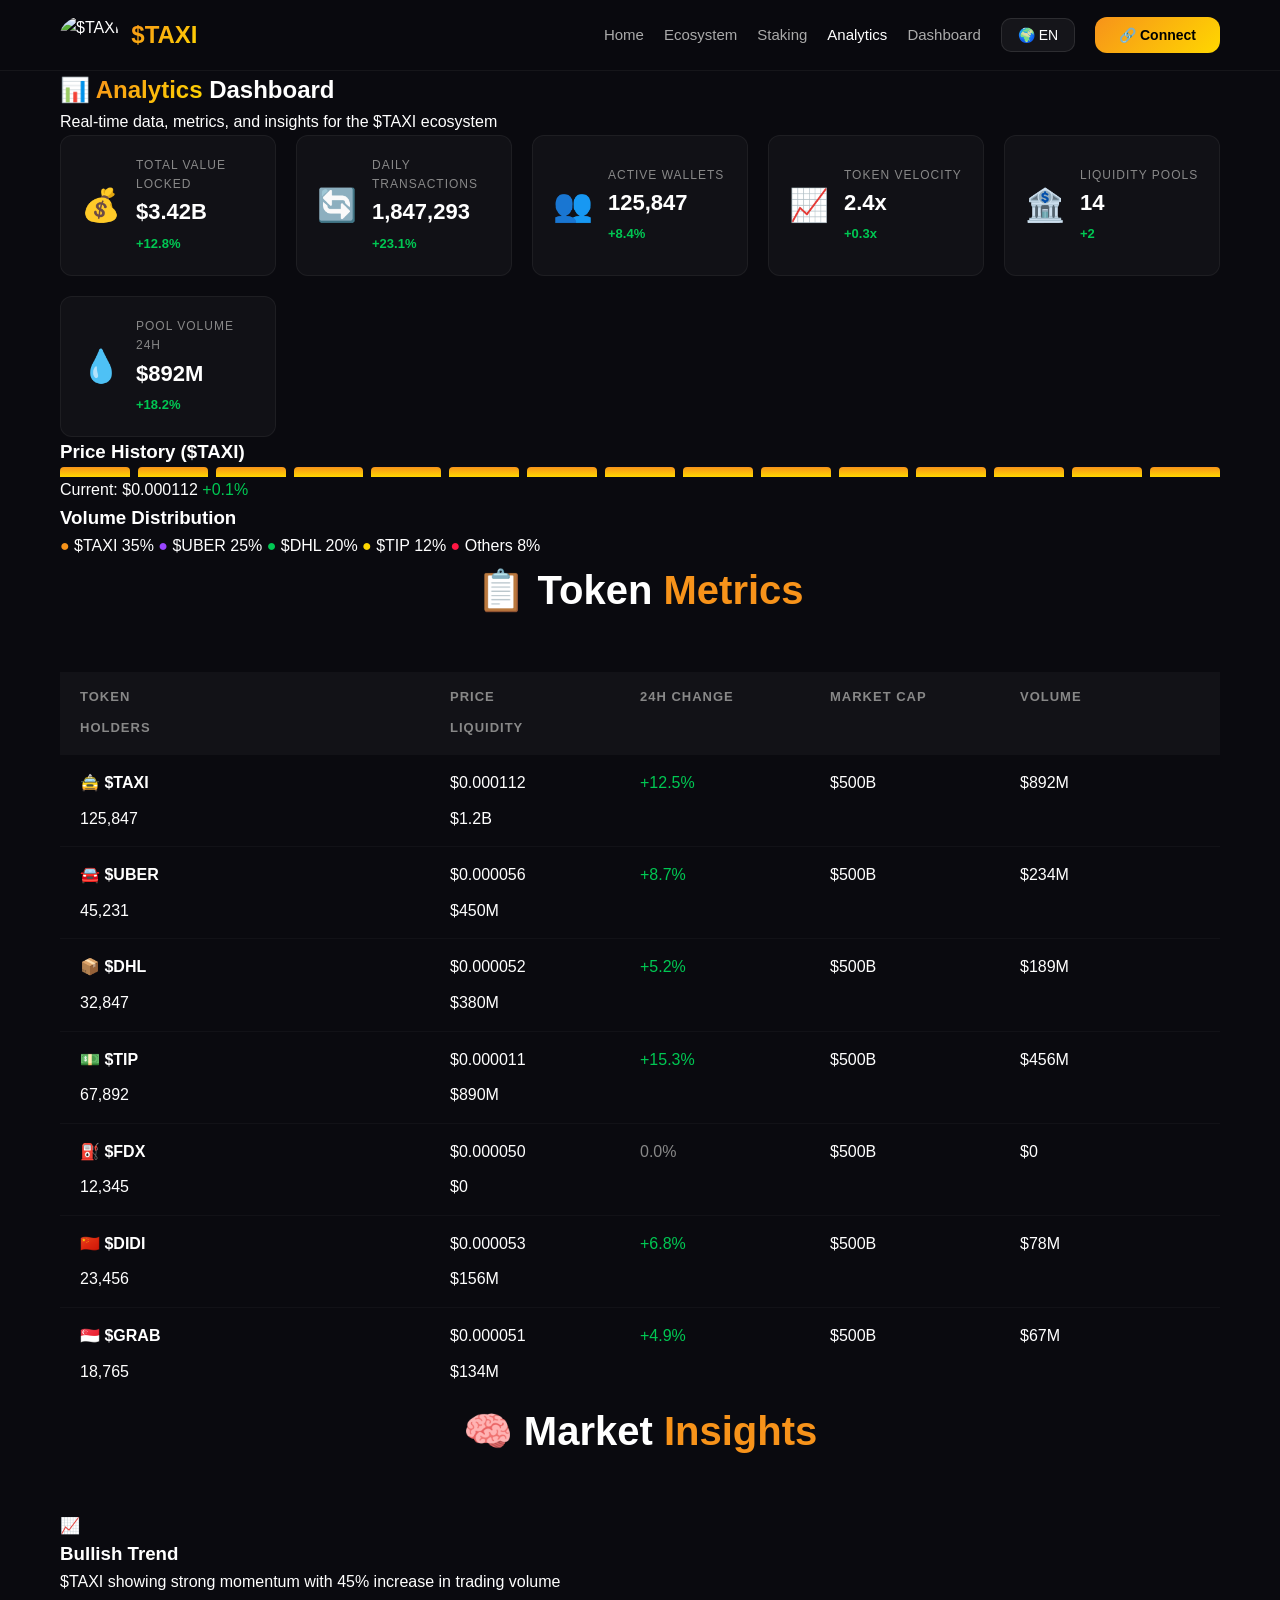
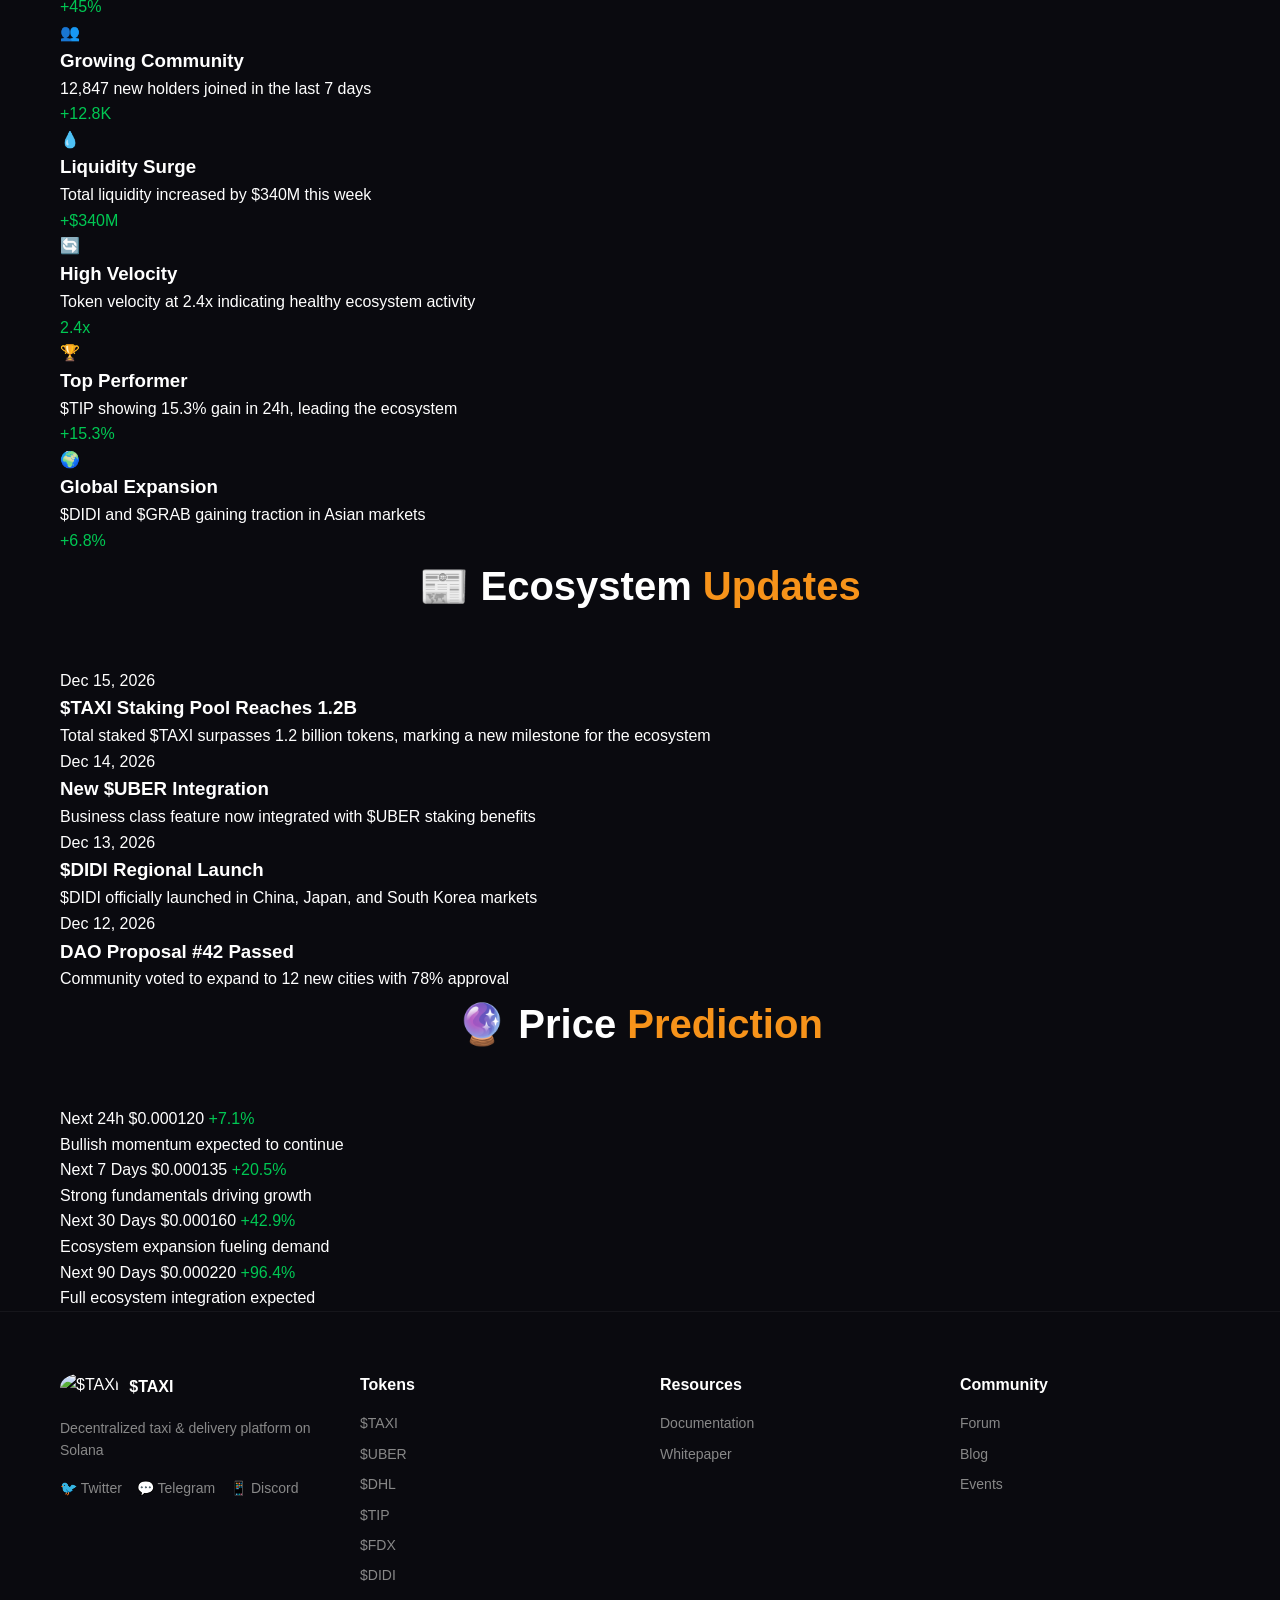
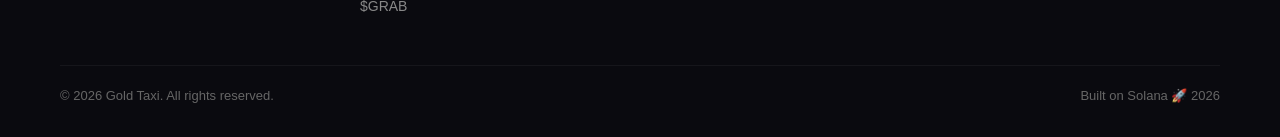
==== analytics.html @ bd86dfc4 "Create analytics.html" ====
<!DOCTYPE html>
<html lang="en">
<head>
    <meta charset="UTF-8">
    <meta name="viewport" content="width=device-width, initial-scale=1.0">
    <title>$TAXI Analytics - Live Data</title>
    <link rel="stylesheet" href="style.css">
    <link rel="icon" href="data:image/svg+xml,<svg xmlns='http://www.w3.org/2000/svg' viewBox='0 0 100 100'><text y='.9em' font-size='90'>🚖</text></svg>">
</head>
<body>
    <nav class="navbar">
        <div class="nav-container">
            <div class="nav-logo">
                <img src="https://raw.githubusercontent.com/goldtaxi/taxi/refs/heads/main/taxi_logo.png" alt="$TAXI" height="40" style="border-radius: 50%;">
                <span class="logo-text">$TAXI</span>
            </div>
            <div class="nav-links">
                <a href="index.html" data-i18n="nav_home">Home</a>
                <a href="ecosystem.html" data-i18n="nav_ecosystem">Ecosystem</a>
                <a href="staking.html">Staking</a>
                <a href="analytics.html" class="active">Analytics</a>
                <a href="dashboard.html" data-i18n="nav_dashboard">Dashboard</a>
                <div class="language-selector">
                    <button class="lang-btn" onclick="toggleLanguages()">
                        🌍 <span id="currentLangLabel">EN</span>
                    </button>
                    <div class="lang-dropdown" id="langDropdown">
                        <button onclick="setLanguage('en')">🇬🇧 English</button>
                        <button onclick="setLanguage('zh-CN')">🇨🇳 中文</button>
                        <button onclick="setLanguage('zh-TW')">🇹🇼 繁體中文</button>
                        <button onclick="setLanguage('ja')">🇯🇵 日本語</button>
                        <button onclick="setLanguage('ko')">🇰🇷 한국어</button>
                        <button onclick="setLanguage('vi')">🇻🇳 Tiếng Việt</button>
                        <button onclick="setLanguage('th')">🇹🇭 ภาษาไทย</button>
                        <button onclick="setLanguage('ms')">🇲🇾 Bahasa Melayu</button>
                        <button onclick="setLanguage('id')">🇮🇩 Bahasa Indonesia</button>
                        <button onclick="setLanguage('es')">🇪🇸 Español</button>
                        <button onclick="setLanguage('ru')">🇷🇺 Русский</button>
                        <button onclick="setLanguage('ar')">🇸🇦 العربية</button>
                    </div>
                </div>
                <button id="connectWalletAnalytics" class="wallet-btn">🔗 Connect</button>
            </div>
        </div>
    </nav>

    <section class="analytics-hero">
        <div class="container">
            <h1>📊 <span class="gradient-text">Analytics</span> Dashboard</h1>
            <p>Real-time data, metrics, and insights for the $TAXI ecosystem</p>
        </div>
    </section>

    <section class="analytics-stats">
        <div class="container">
            <div class="stats-grid">
                <div class="stat-card">
                    <div class="stat-card-icon">💰</div>
                    <div class="stat-card-content">
                        <span class="stat-label">Total Value Locked</span>
                        <span class="stat-number">$3.42B</span>
                        <span class="stat-change positive">+12.8%</span>
                    </div>
                </div>
                <div class="stat-card">
                    <div class="stat-card-icon">🔄</div>
                    <div class="stat-card-content">
                        <span class="stat-label">Daily Transactions</span>
                        <span class="stat-number">1,847,293</span>
                        <span class="stat-change positive">+23.1%</span>
                    </div>
                </div>
                <div class="stat-card">
                    <div class="stat-card-icon">👥</div>
                    <div class="stat-card-content">
                        <span class="stat-label">Active Wallets</span>
                        <span class="stat-number">125,847</span>
                        <span class="stat-change positive">+8.4%</span>
                    </div>
                </div>
                <div class="stat-card">
                    <div class="stat-card-icon">📈</div>
                    <div class="stat-card-content">
                        <span class="stat-label">Token Velocity</span>
                        <span class="stat-number">2.4x</span>
                        <span class="stat-change positive">+0.3x</span>
                    </div>
                </div>
                <div class="stat-card">
                    <div class="stat-card-icon">🏦</div>
                    <div class="stat-card-content">
                        <span class="stat-label">Liquidity Pools</span>
                        <span class="stat-number">14</span>
                        <span class="stat-change positive">+2</span>
                    </div>
                </div>
                <div class="stat-card">
                    <div class="stat-card-icon">💧</div>
                    <div class="stat-card-content">
                        <span class="stat-label">Pool Volume 24h</span>
                        <span class="stat-number">$892M</span>
                        <span class="stat-change positive">+18.2%</span>
                    </div>
                </div>
            </div>
        </div>
    </section>

    <section class="analytics-charts">
        <div class="container">
            <div class="charts-grid">
                <div class="chart-card">
                    <h3>Price History ($TAXI)</h3>
                    <div class="chart-container-small">
                        <div class="chart-bars">
                            <div class="chart-bar" style="height:30%;"></div>
                            <div class="chart-bar" style="height:45%;"></div>
                            <div class="chart-bar" style="height:25%;"></div>
                            <div class="chart-bar" style="height:60%;"></div>
                            <div class="chart-bar" style="height:40%;"></div>
                            <div class="chart-bar" style="height:75%;"></div>
                            <div class="chart-bar" style="height:55%;"></div>
                            <div class="chart-bar" style="height:85%;"></div>
                            <div class="chart-bar" style="height:65%;"></div>
                            <div class="chart-bar" style="height:90%;"></div>
                            <div class="chart-bar" style="height:70%;"></div>
                            <div class="chart-bar" style="height:95%;"></div>
                            <div class="chart-bar" style="height:80%;"></div>
                            <div class="chart-bar" style="height:100%;"></div>
                            <div class="chart-bar" style="height:88%;"></div>
                        </div>
                    </div>
                    <div class="chart-stats">
                        <span>Current: $0.000112</span>
                        <span class="positive">+12.5%</span>
                    </div>
                </div>

                <div class="chart-card">
                    <h3>Volume Distribution</h3>
                    <div class="pie-chart-container">
                        <div class="pie-chart">
                            <div class="pie-slice" style="--p:35;--c:#f7931a;"></div>
                            <div class="pie-slice" style="--p:25;--c:#9945FF;"></div>
                            <div class="pie-slice" style="--p:20;--c:#00c853;"></div>
                            <div class="pie-slice" style="--p:12;--c:#ffd700;"></div>
                            <div class="pie-slice" style="--p:8;--c:#ff1744;"></div>
                        </div>
                    </div>
                    <div class="pie-legend">
                        <span><span style="color:#f7931a;">●</span> $TAXI 35%</span>
                        <span><span style="color:#9945FF;">●</span> $UBER 25%</span>
                        <span><span style="color:#00c853;">●</span> $DHL 20%</span>
                        <span><span style="color:#ffd700;">●</span> $TIP 12%</span>
                        <span><span style="color:#ff1744;">●</span> Others 8%</span>
                    </div>
                </div>
            </div>
        </div>
    </section>

    <section class="analytics-table">
        <div class="container">
            <h2 class="section-title">📋 Token <span class="highlight">Metrics</span></h2>
            <div class="metrics-table">
                <div class="table-header">
                    <span>Token</span>
                    <span>Price</span>
                    <span>24h Change</span>
                    <span>Market Cap</span>
                    <span>Volume</span>
                    <span>Holders</span>
                    <span>Liquidity</span>
                </div>
                <div class="table-row">
                    <span class="token-name">🚖 $TAXI</span>
                    <span>$0.000112</span>
                    <span class="positive">+12.5%</span>
                    <span>$500B</span>
                    <span>$892M</span>
                    <span>125,847</span>
                    <span>$1.2B</span>
                </div>
                <div class="table-row">
                    <span class="token-name">🚘 $UBER</span>
                    <span>$0.000056</span>
                    <span class="positive">+8.7%</span>
                    <span>$500B</span>
                    <span>$234M</span>
                    <span>45,231</span>
                    <span>$450M</span>
                </div>
                <div class="table-row">
                    <span class="token-name">📦 $DHL</span>
                    <span>$0.000052</span>
                    <span class="positive">+5.2%</span>
                    <span>$500B</span>
                    <span>$189M</span>
                    <span>32,847</span>
                    <span>$380M</span>
                </div>
                <div class="table-row">
                    <span class="token-name">💵 $TIP</span>
                    <span>$0.000011</span>
                    <span class="positive">+15.3%</span>
                    <span>$500B</span>
                    <span>$456M</span>
                    <span>67,892</span>
                    <span>$890M</span>
                </div>
                <div class="table-row">
                    <span class="token-name">⛽ $FDX</span>
                    <span>$0.000050</span>
                    <span class="neutral">0.0%</span>
                    <span>$500B</span>
                    <span>$0</span>
                    <span>12,345</span>
                    <span>$0</span>
                </div>
                <div class="table-row">
                    <span class="token-name">🇨🇳 $DIDI</span>
                    <span>$0.000053</span>
                    <span class="positive">+6.8%</span>
                    <span>$500B</span>
                    <span>$78M</span>
                    <span>23,456</span>
                    <span>$156M</span>
                </div>
                <div class="table-row">
                    <span class="token-name">🇸🇬 $GRAB</span>
                    <span>$0.000051</span>
                    <span class="positive">+4.9%</span>
                    <span>$500B</span>
                    <span>$67M</span>
                    <span>18,765</span>
                    <span>$134M</span>
                </div>
            </div>
        </div>
    </section>

    <section class="analytics-insights">
        <div class="container">
            <h2 class="section-title">🧠 Market <span class="highlight">Insights</span></h2>
            <div class="insights-grid">
                <div class="insight-card">
                    <div class="insight-icon">📈</div>
                    <h3>Bullish Trend</h3>
                    <p>$TAXI showing strong momentum with 45% increase in trading volume</p>
                    <span class="insight-tag positive">+45%</span>
                </div>
                <div class="insight-card">
                    <div class="insight-icon">👥</div>
                    <h3>Growing Community</h3>
                    <p>12,847 new holders joined in the last 7 days</p>
                    <span class="insight-tag positive">+12.8K</span>
                </div>
                <div class="insight-card">
                    <div class="insight-icon">💧</div>
                    <h3>Liquidity Surge</h3>
                    <p>Total liquidity increased by $340M this week</p>
                    <span class="insight-tag positive">+$340M</span>
                </div>
                <div class="insight-card">
                    <div class="insight-icon">🔄</div>
                    <h3>High Velocity</h3>
                    <p>Token velocity at 2.4x indicating healthy ecosystem activity</p>
                    <span class="insight-tag positive">2.4x</span>
                </div>
                <div class="insight-card">
                    <div class="insight-icon">🏆</div>
                    <h3>Top Performer</h3>
                    <p>$TIP showing 15.3% gain in 24h, leading the ecosystem</p>
                    <span class="insight-tag positive">+15.3%</span>
                </div>
                <div class="insight-card">
                    <div class="insight-icon">🌍</div>
                    <h3>Global Expansion</h3>
                    <p>$DIDI and $GRAB gaining traction in Asian markets</p>
                    <span class="insight-tag positive">+6.8%</span>
                </div>
            </div>
        </div>
    </section>

    <section class="analytics-news">
        <div class="container">
            <h2 class="section-title">📰 Ecosystem <span class="highlight">Updates</span></h2>
            <div class="news-grid">
                <div class="news-card">
                    <span class="news-date">Dec 15, 2026</span>
                    <h3>$TAXI Staking Pool Reaches 1.2B</h3>
                    <p>Total staked $TAXI surpasses 1.2 billion tokens, marking a new milestone for the ecosystem</p>
                </div>
                <div class="news-card">
                    <span class="news-date">Dec 14, 2026</span>
                    <h3>New $UBER Integration</h3>
                    <p>Business class feature now integrated with $UBER staking benefits</p>
                </div>
                <div class="news-card">
                    <span class="news-date">Dec 13, 2026</span>
                    <h3>$DIDI Regional Launch</h3>
                    <p>$DIDI officially launched in China, Japan, and South Korea markets</p>
                </div>
                <div class="news-card">
                    <span class="news-date">Dec 12, 2026</span>
                    <h3>DAO Proposal #42 Passed</h3>
                    <p>Community voted to expand to 12 new cities with 78% approval</p>
                </div>
            </div>
        </div>
    </section>

    <section class="analytics-prediction">
        <div class="container">
            <h2 class="section-title">🔮 Price <span class="highlight">Prediction</span></h2>
            <div class="prediction-container">
                <div class="prediction-card">
                    <span class="prediction-period">Next 24h</span>
                    <span class="prediction-price">$0.000120</span>
                    <span class="prediction-change positive">+7.1%</span>
                    <p>Bullish momentum expected to continue</p>
                </div>
                <div class="prediction-card">
                    <span class="prediction-period">Next 7 Days</span>
                    <span class="prediction-price">$0.000135</span>
                    <span class="prediction-change positive">+20.5%</span>
                    <p>Strong fundamentals driving growth</p>
                </div>
                <div class="prediction-card">
                    <span class="prediction-period">Next 30 Days</span>
                    <span class="prediction-price">$0.000160</span>
                    <span class="prediction-change positive">+42.9%</span>
                    <p>Ecosystem expansion fueling demand</p>
                </div>
                <div class="prediction-card">
                    <span class="prediction-period">Next 90 Days</span>
                    <span class="prediction-price">$0.000220</span>
                    <span class="prediction-change positive">+96.4%</span>
                    <p>Full ecosystem integration expected</p>
                </div>
            </div>
        </div>
    </section>

    <footer class="footer">
        <div class="container">
            <div class="footer-grid">
                <div class="footer-col">
                    <div style="display:flex;align-items:center;gap:10px;margin-bottom:15px;">
                        <img src="https://raw.githubusercontent.com/goldtaxi/taxi/refs/heads/main/taxi_logo.png" alt="$TAXI" height="30" style="border-radius:50%;">
                        <h4 style="margin:0;">$TAXI</h4>
                    </div>
                    <p data-i18n="footer_desc">Decentralized taxi & delivery platform on Solana</p>
                    <div class="social-links">
                        <a href="#">🐦 Twitter</a>
                        <a href="#">💬 Telegram</a>
                        <a href="#">📱 Discord</a>
                    </div>
                </div>
                <div class="footer-col">
                    <h4 data-i18n="footer_tokens">Tokens</h4>
                    <a href="#">$TAXI</a>
                    <a href="#">$UBER</a>
                    <a href="#">$DHL</a>
                    <a href="#">$TIP</a>
                    <a href="#">$FDX</a>
                    <a href="#">$DIDI</a>
                    <a href="#">$GRAB</a>
                </div>
                <div class="footer-col">
                    <h4 data-i18n="footer_resources">Resources</h4>
                    <a href="#" data-i18n="footer_docs">Documentation</a>
                    <a href="#" data-i18n="footer_whitepaper">Whitepaper</a>
                </div>
                <div class="footer-col">
                    <h4>Community</h4>
                    <a href="#">Forum</a>
                    <a href="#">Blog</a>
                    <a href="#">Events</a>
                </div>
            </div>
            <div class="footer-bottom">
                <span>© 2026 Gold Taxi. <span data-i18n="footer_rights">All rights reserved.</span></span>
                <span>Built on Solana 🚀</span>
            </div>
        </div>
    </footer>

    <script src="script.js"></script>
    <script src="languages.js"></script>
    <script>
        // Real-time data simulation
        function updateAnalytics() {
            const stats = document.querySelectorAll('.stat-number');
            stats.forEach(el => {
                const text = el.textContent;
                if (text.includes('$') && !text.includes('$TAXI')) {
                    const num = parseFloat(text.replace(/[$,B]/g, ''));
                    if (!isNaN(num)) {
                        const change = (Math.random() - 0.45) * 0.02;
                        const newNum = num * (1 + change);
                        el.textContent = '$' + newNum.toFixed(2) + 'B';
                    }
                }
            });
        }

        setInterval(updateAnalytics, 3000);

        // Price simulation
        function updatePrice() {
            const priceElement = document.querySelector('.chart-stats span:first-child');
            if (priceElement) {
                const current = parseFloat(priceElement.textContent.replace('Current: $', ''));
                if (!isNaN(current)) {
                    const change = (Math.random() - 0.45) * 0.003;
                    const newPrice = current * (1 + change);
                    priceElement.textContent = 'Current: $' + newPrice.toFixed(6);
                    
                    const changeElement = document.querySelector('.chart-stats span:last-child');
                    if (changeElement) {
                        const pct = ((newPrice - current) / current * 100);
                        changeElement.textContent = (pct > 0 ? '+' : '') + pct.toFixed(1) + '%';
                        changeElement.className = pct >= 0 ? 'positive' : 'negative';
                    }
                }
            }
        }

        setInterval(updatePrice, 5000);

        // Initial setup
        document.addEventListener('DOMContentLoaded', function() {
            updatePrice();
        });
    </script>
</body>
</html>
---- style.css ----
* {
    margin: 0;
    padding: 0;
    box-sizing: border-box;
}

body {
    font-family: -apple-system, BlinkMacSystemFont, 'Segoe UI', Roboto, Oxygen, Ubuntu, sans-serif;
    background: #0a0a0f;
    color: #fff;
    line-height: 1.6;
}

.container {
    max-width: 1200px;
    margin: 0 auto;
    padding: 0 20px;
}

/* NAVBAR */
.navbar {
    background: rgba(10, 10, 15, 0.95);
    backdrop-filter: blur(10px);
    border-bottom: 1px solid rgba(255, 255, 255, 0.05);
    padding: 15px 0;
    position: sticky;
    top: 0;
    z-index: 1000;
}

.nav-container {
    max-width: 1200px;
    margin: 0 auto;
    padding: 0 20px;
    display: flex;
    justify-content: space-between;
    align-items: center;
    flex-wrap: wrap;
    gap: 10px;
}

.nav-logo {
    display: flex;
    align-items: center;
    gap: 12px;
}

.logo-icon {
    font-size: 28px;
}

.logo-text {
    font-size: 24px;
    font-weight: 700;
    background: linear-gradient(135deg, #f7931a, #ffd700);
    -webkit-background-clip: text;
    -webkit-text-fill-color: transparent;
}

.nav-links {
    display: flex;
    align-items: center;
    gap: 20px;
    flex-wrap: wrap;
}

.nav-links a {
    color: #aaa;
    text-decoration: none;
    font-size: 15px;
    transition: color 0.3s;
}

.nav-links a:hover,
.nav-links a.active {
    color: #fff;
}

.wallet-btn {
    background: linear-gradient(135deg, #f7931a, #ffd700);
    border: none;
    color: #000;
    padding: 10px 24px;
    border-radius: 12px;
    font-weight: 600;
    cursor: pointer;
    transition: transform 0.2s;
    font-size: 14px;
}

.wallet-btn:hover {
    transform: scale(1.05);
}

/* LANGUAGE SELECTOR */
.language-selector {
    position: relative;
    display: inline-block;
}

.lang-btn {
    background: rgba(255, 255, 255, 0.05);
    border: 1px solid rgba(255, 255, 255, 0.1);
    color: #fff;
    padding: 8px 16px;
    border-radius: 10px;
    cursor: pointer;
    font-size: 14px;
    transition: all 0.3s;
}

.lang-btn:hover {
    background: rgba(255, 255, 255, 0.1);
}

.lang-dropdown {
    display: none;
    position: absolute;
    top: 45px;
    right: 0;
    background: #1a1a24;
    border: 1px solid rgba(255, 255, 255, 0.1);
    border-radius: 12px;
    padding: 8px;
    min-width: 200px;
    max-height: 400px;
    overflow-y: auto;
    box-shadow: 0 20px 60px rgba(0,0,0,0.5);
    z-index: 1000;
}

.lang-dropdown.show {
    display: block;
}

.lang-dropdown button {
    display: block;
    width: 100%;
    padding: 10px 16px;
    background: transparent;
    border: none;
    color: #fff;
    font-size: 14px;
    text-align: left;
    cursor: pointer;
    border-radius: 8px;
    transition: background 0.3s;
}

.lang-dropdown button:hover {
    background: rgba(255, 255, 255, 0.05);
}

.lang-dropdown::-webkit-scrollbar {
    width: 4px;
}
.lang-dropdown::-webkit-scrollbar-thumb {
    background: rgba(255, 255, 255, 0.2);
    border-radius: 4px;
}

/* RTL */
[dir="rtl"] .nav-links {
    flex-direction: row-reverse;
}
[dir="rtl"] .hero-actions {
    flex-direction: row-reverse;
}

/* HERO */
.hero {
    padding: 80px 0 60px;
    min-height: 80vh;
    display: flex;
    align-items: center;
    background: radial-gradient(ellipse at 50% 0%, rgba(247, 147, 26, 0.08), transparent 70%);
}

.hero-container {
    max-width: 1200px;
    margin: 0 auto;
    padding: 0 20px;
    display: grid;
    grid-template-columns: 1fr 1fr;
    gap: 60px;
    align-items: center;
}

.hero-badge {
    display: inline-block;
    background: rgba(247, 147, 26, 0.15);
    color: #f7931a;
    padding: 6px 16px;
    border-radius: 20px;
    font-size: 14px;
    font-weight: 600;
    margin-bottom: 20px;
}

.hero-title {
    font-size: 56px;
    font-weight: 800;
    line-height: 1.1;
    margin-bottom: 20px;
}

.gradient-text {
    background: linear-gradient(135deg, #f7931a, #ffd700);
    -webkit-background-clip: text;
    -webkit-text-fill-color: transparent;
}

.hero-description {
    font-size: 18px;
    color: #aaa;
    margin-bottom: 30px;
    max-width: 500px;
}

.hero-stats {
    display: flex;
    gap: 30px;
    margin-bottom: 35px;
}

.stat-item {
    display: flex;
    flex-direction: column;
}

.stat-value {
    font-size: 28px;
    font-weight: 700;
    color: #fff;
}

.stat-label {
    font-size: 13px;
    color: #888;
    text-transform: uppercase;
    letter-spacing: 1px;
}

.stat-divider {
    width: 1px;
    background: rgba(255, 255, 255, 0.1);
}

.hero-actions {
    display: flex;
    gap: 15px;
}

.btn-primary {
    background: linear-gradient(135deg, #f7931a, #ffd700);
    color: #000;
    border: none;
    padding: 14px 32px;
    border-radius: 12px;
    font-weight: 700;
    font-size: 16px;
    cursor: pointer;
    transition: transform 0.2s;
    display: flex;
    align-items: center;
    gap: 8px;
}

.btn-primary:hover {
    transform: translateY(-2px);
}

.btn-secondary {
    background: rgba(255, 255, 255, 0.05);
    color: #fff;
    border: 1px solid rgba(255, 255, 255, 0.1);
    padding: 14px 32px;
    border-radius: 12px;
    font-weight: 600;
    font-size: 16px;
    cursor: pointer;
    transition: all 0.3s;
}

.btn-secondary:hover {
    background: rgba(255, 255, 255, 0.1);
}

/* TAXI CAR */
.hero-visual {
    position: relative;
    display: flex;
    justify-content: center;
    align-items: center;
}

.taxi-car {
    width: 300px;
    height: 120px;
    position: relative;
    animation: drive 3s ease-in-out infinite;
}

.car-body {
    width: 100%;
    height: 60px;
    background: linear-gradient(135deg, #f7931a, #ffd700);
    border-radius: 20px 20px 0 0;
    position: relative;
    margin-top: 30px;
}

.car-body::before {
    content: 'TAXI';
    position: absolute;
    top: 50%;
    left: 50%;
    transform: translate(-50%, -50%);
    color: #000;
    font-weight: 900;
    font-size: 20px;
    letter-spacing: 4px;
}

.car-wheel {
    width: 40px;
    height: 40px;
    background: #1a1a1a;
    border-radius: 50%;
    border: 4px solid #333;
    position: absolute;
    bottom: -20px;
}

.car-wheel.front { right: 30px; }
.car-wheel.back { left: 30px; }

@keyframes drive {
    0%, 100% { transform: translateX(0); }
    50% { transform: translateX(20px); }
}

.floating-tokens {
    position: absolute;
    top: -80px;
    right: -40px;
    display: flex;
    flex-wrap: wrap;
    gap: 10px;
    animation: float 6s ease-in-out infinite;
}

.token-bubble {
    background: rgba(255, 255, 255, 0.05);
    border: 1px solid rgba(255, 255, 255, 0.1);
    padding: 6px 14px;
    border-radius: 20px;
    font-size: 12px;
    font-weight: 600;
    color: #ffd700;
    backdrop-filter: blur(5px);
}

@keyframes float {
    0%, 100% { transform: translateY(0); }
    50% { transform: translateY(-15px); }
}

/* FEATURES */
.features {
    padding: 80px 0;
    border-top: 1px solid rgba(255, 255, 255, 0.05);
}

.section-title {
    font-size: 40px;
    font-weight: 700;
    text-align: center;
    margin-bottom: 50px;
}

.highlight {
    color: #f7931a;
}

.features-grid {
    display: grid;
    grid-template-columns: repeat(auto-fit, minmax(250px, 1fr));
    gap: 30px;
}

.feature-card {
    background: rgba(255, 255, 255, 0.03);
    border: 1px solid rgba(255, 255, 255, 0.05);
    padding: 30px;
    border-radius: 16px;
    text-align: center;
    transition: all 0.3s;
}

.feature-card:hover {
    background: rgba(255, 255, 255, 0.06);
    transform: translateY(-5px);
}

.feature-icon {
    font-size: 40px;
    margin-bottom: 15px;
}

.feature-card h3 {
    font-size: 20px;
    margin-bottom: 10px;
}

.feature-card p {
    color: #aaa;
    font-size: 14px;
}

/* EXCHANGE */
.exchange {
    padding: 80px 0;
    background: rgba(255, 255, 255, 0.02);
}

.exchange-grid {
    display: grid;
    grid-template-columns: repeat(auto-fit, minmax(200px, 1fr));
    gap: 20px;
}

.exchange-card {
    background: rgba(255, 255, 255, 0.03);
    border: 1px solid rgba(255, 255, 255, 0.05);
    padding: 25px;
    border-radius: 12px;
    text-align: center;
}

.exchange-pair {
    color: #aaa;
    font-size: 14px;
    margin-bottom: 8px;
}

.exchange-rate {
    font-size: 28px;
    font-weight: 700;
    color: #ffd700;
    margin-bottom: 5px;
}

.exchange-desc {
    color: #888;
    font-size: 13px;
}

/* SOLANA BADGE */
.solana-badge {
    padding: 40px 0;
    border-top: 1px solid rgba(255, 255, 255, 0.05);
}

.badge-content {
    display: flex;
    align-items: center;
    justify-content: center;
    gap: 15px;
    font-size: 18px;
}

.solana-icon {
    font-size: 32px;
    color: #9945FF;
}

.solana-text {
    font-weight: 700;
    color: #9945FF;
}

.badge-version {
    background: rgba(153, 69, 255, 0.15);
    color: #9945FF;
    padding: 4px 12px;
    border-radius: 12px;
    font-size: 12px;
    font-weight: 600;
}

/* FOOTER */
.footer {
    padding: 60px 0 30px;
    border-top: 1px solid rgba(255, 255, 255, 0.05);
}

.footer-grid {
    display: grid;
    grid-template-columns: repeat(auto-fit, minmax(200px, 1fr));
    gap: 40px;
    margin-bottom: 40px;
}

.footer-col h4 {
    font-size: 16px;
    margin-bottom: 15px;
    color: #fff;
}

.footer-col p,
.footer-col a {
    color: #888;
    font-size: 14px;
    text-decoration: none;
    display: block;
    margin-bottom: 8px;
    transition: color 0.3s;
}

.footer-col a:hover {
    color: #fff;
}

.social-links {
    display: flex;
    gap: 15px;
    margin-top: 15px;
}

.footer-bottom {
    border-top: 1px solid rgba(255, 255, 255, 0.05);
    padding-top: 20px;
    display: flex;
    justify-content: space-between;
    color: #666;
    font-size: 13px;
}

/* ECOSYSTEM PAGE */
.ecosystem-hero {
    padding: 60px 0 40px;
    text-align: center;
}

.ecosystem-hero h1 {
    font-size: 48px;
    margin-bottom: 15px;
}

.ecosystem-hero p {
    color: #aaa;
    font-size: 18px;
}

.main-token {
    padding: 40px 0;
}

.main-token-card {
    background: rgba(255, 255, 255, 0.03);
    border: 1px solid rgba(255, 255, 255, 0.08);
    border-radius: 20px;
    padding: 40px;
    max-width: 800px;
    margin: 0 auto;
}

.token-header {
    display: flex;
    align-items: center;
    gap: 20px;
    margin-bottom: 25px;
}

.main-token-icon {
    font-size: 60px;
}

.token-header h2 {
    font-size: 32px;
}

.token-role {
    color: #f7931a;
    font-size: 14px;
    font-weight: 600;
}

.token-details {
    display: grid;
    grid-template-columns: repeat(auto-fit, minmax(150px, 1fr));
    gap: 15px;
    margin-bottom: 25px;
}

.detail-item {
    background: rgba(255, 255, 255, 0.03);
    padding: 12px 16px;
    border-radius: 10px;
}

.detail-item .label {
    color: #888;
    font-size: 12px;
    text-transform: uppercase;
    letter-spacing: 1px;
    display: block;
}

.detail-item .value {
    font-weight: 600;
    font-size: 14px;
    word-break: break-all;
}

.value.address {
    font-size: 12px;
    cursor: pointer;
    color: #ffd700;
}

.token-actions {
    display: flex;
    gap: 10px;
    flex-wrap: wrap;
}

.btn-primary-small,
.btn-secondary-small {
    padding: 10px 20px;
    border-radius: 10px;
    font-weight: 600;
    font-size: 14px;
    cursor: pointer;
    transition: all 0.3s;
    border: none;
}

.btn-primary-small {
    background: linear-gradient(135deg, #f7931a, #ffd700);
    color: #000;
}

.btn-secondary-small {
    background: rgba(255, 255, 255, 0.05);
    color: #fff;
    border: 1px solid rgba(255, 255, 255, 0.1);
}

.btn-primary-small:hover,
.btn-secondary-small:hover {
    transform: scale(1.05);
}

/* SATELLITE TOKENS */
.satellite-tokens {
    padding: 60px 0;
}

.tokens-grid {
    display: grid;
    grid-template-columns: repeat(auto-fit, minmax(300px, 1fr));
    gap: 25px;
}

.token-card {
    background: rgba(255, 255, 255, 0.03);
    border: 1px solid rgba(255, 255, 255, 0.06);
    border-radius: 16px;
    padding: 25px;
    transition: all 0.3s;
}

.token-card:hover {
    transform: translateY(-5px);
    border-color: rgba(247, 147, 26, 0.3);
}

.token-card-header {
    display: flex;
    align-items: center;
    gap: 12px;
    margin-bottom: 12px;
}

.token-icon {
    font-size: 32px;
}

.token-card-header h3 {
    font-size: 20px;
}

.token-tag {
    font-size: 11px;
    background: rgba(247, 147, 26, 0.15);
    color: #f7931a;
    padding: 2px 10px;
    border-radius: 10px;
    font-weight: 600;
}

.token-desc {
    color: #aaa;
    font-size: 14px;
    margin-bottom: 15px;
    line-height: 1.5;
}

.token-stats {
    display: flex;
    gap: 15px;
    font-size: 13px;
    color: #888;
    margin-bottom: 12px;
}

.token-features {
    display: flex;
    gap: 8px;
    flex-wrap: wrap;
}

.feature-badge {
    font-size: 11px;
    background: rgba(255, 255, 255, 0.05);
    padding: 4px 12px;
    border-radius: 10px;
    color: #aaa;
}

/* ECOSYSTEM MAP */
.ecosystem-map {
    padding: 60px 0;
}

.map-container {
    display: flex;
    flex-direction: column;
    align-items: center;
    gap: 30px;
}

.map-node {
    padding: 15px 40px;
    border-radius: 16px;
    font-size: 20px;
    font-weight: 700;
    text-align: center;
}

.map-node.main {
    background: linear-gradient(135deg, #f7931a, #ffd700);
    color: #000;
    font-size: 28px;
    padding: 20px 50px;
}

.map-nodes {
    display: flex;
    flex-wrap: wrap;
    justify-content: center;
    gap: 15px;
}

.map-node.sub {
    background: rgba(255, 255, 255, 0.05);
    border: 1px solid rgba(255, 255, 255, 0.1);
    color: #fff;
    font-size: 16px;
    padding: 12px 25px;
}

.conn-arrow {
    font-size: 30px;
    color: #f7931a;
}

.map-rates {
    display: flex;
    flex-wrap: wrap;
    justify-content: center;
    gap: 15px;
    margin-top: 20px;
}

.rate-item {
    background: rgba(255, 255, 255, 0.05);
    border: 1px solid rgba(255, 255, 255, 0.08);
    padding: 8px 18px;
    border-radius: 20px;
    font-size: 13px;
    color: #ffd700;
}

/* REGIONAL FEATURES */
.regional-features {
    padding: 60px 0;
    background: rgba(255, 255, 255, 0.02);
}

.regional-grid {
    display: grid;
    grid-template-columns: repeat(auto-fit, minmax(300px, 1fr));
    gap: 30px;
}

.regional-card {
    background: rgba(255, 255, 255, 0.03);
    border: 1px solid rgba(255, 255, 255, 0.06);
    border-radius: 16px;
    padding: 30px;
    text-align: center;
    transition: all 0.3s;
}

.regional-card:hover {
    transform: translateY(-5px);
    border-color: rgba(247, 147, 26, 0.3);
}

.regional-icon {
    font-size: 48px;
    margin-bottom: 15px;
}

.regional-card h3 {
    font-size: 22px;
    margin-bottom: 10px;
}

.regional-card p {
    color: #aaa;
    font-size: 14px;
    margin-bottom: 15px;
}

.regional-details {
    display: flex;
    flex-direction: column;
    gap: 8px;
}

.regional-details span {
    font-size: 13px;
    color: #888;
    padding: 6px 12px;
    background: rgba(255, 255, 255, 0.03);
    border-radius: 8px;
}

/* DASHBOARD */
.dashboard-hero {
    padding: 60px 0 40px;
    text-align: center;
}

.dashboard-hero h1 {
    font-size: 48px;
    margin-bottom: 15px;
}

.dashboard-hero p {
    color: #aaa;
    font-size: 18px;
}

.dashboard-stats {
    padding: 20px 0 40px;
}

.stats-grid {
    display: grid;
    grid-template-columns: repeat(auto-fit, minmax(200px, 1fr));
    gap: 20px;
}

.stat-card {
    background: rgba(255, 255, 255, 0.03);
    border: 1px solid rgba(255, 255, 255, 0.05);
    padding: 20px;
    border-radius: 12px;
    display: flex;
    align-items: center;
    gap: 15px;
}

.stat-card-icon {
    font-size: 32px;
}

.stat-card-content {
    flex: 1;
}

.stat-label {
    color: #888;
    font-size: 12px;
    text-transform: uppercase;
    letter-spacing: 1px;
    display: block;
}

.stat-number {
    font-size: 22px;
    font-weight: 700;
    display: block;
}

.stat-change {
    font-size: 13px;
    font-weight: 600;
}

.stat-change.positive { color: #00c853; }
.stat-change.negative { color: #ff1744; }
.positive { color: #00c853; }
.neutral { color: #888; }

/* CHART */
.price-chart {
    padding: 40px 0;
}

.chart-container {
    background: rgba(255, 255, 255, 0.03);
    border: 1px solid rgba(255, 255, 255, 0.05);
    border-radius: 16px;
    padding: 30px;
}

.chart-container h3 {
    margin-bottom: 20px;
    font-size: 18px;
}

.chart-placeholder {
    height: 200px;
    display: flex;
    align-items: flex-end;
    padding: 20px 0;
}

.chart-bars {
    display: flex;
    align-items: flex-end;
    gap: 8px;
    width: 100%;
    height: 100%;
}

.chart-bar {
    flex: 1;
    background: linear-gradient(180deg, #f7931a, #ffd700);
    border-radius: 4px 4px 0 0;
    min-height: 10px;
    transition: height 0.3s;
}

.chart-price {
    display: flex;
    justify-content: space-between;
    align-items: center;
    padding-top: 20px;
    border-top: 1px solid rgba(255, 255, 255, 0.05);
}

.current-price {
    font-size: 24px;
    font-weight: 700;
}

/* TOKENS TABLE */
.all-tokens {
    padding: 60px 0;
}

.tokens-table {
    background: rgba(255, 255, 255, 0.03);
    border: 1px solid rgba(255, 255, 255, 0.05);
    border-radius: 16px;
    overflow: hidden;
}

.table-header,
.table-row {
    display: grid;
    grid-template-columns: 2fr 1fr 1fr 1fr 1fr;
    padding: 15px 20px;
    gap: 10px;
    align-items: center;
}

.table-header {
    background: rgba(255, 255, 255, 0.03);
    color: #888;
    font-size: 13px;
    font-weight: 600;
    text-transform: uppercase;
    letter-spacing: 1px;
}

.table-row {
    border-top: 1px solid rgba(255, 255, 255, 0.03);
    transition: background 0.3s;
}

.table-row:hover {
    background: rgba(255, 255, 255, 0.03);
}

.token-name {
    font-weight: 600;
}

.btn-table {
    background: rgba(247, 147, 26, 0.15);
    color: #f7931a;
    border: none;
    padding: 6px 16px;
    border-radius: 8px;
    font-weight: 600;
    font-size: 13px;
    cursor: pointer;
    transition: all 0.3s;
    width: fit-content;
}

.btn-table:hover {
    background: rgba(247, 147, 26, 0.25);
}

.btn-table.disabled {
    opacity: 0.3;
    cursor: not-allowed;
}

/* WALLET CARD */
.wallet-info {
    padding: 40px 0 60px;
}

.wallet-card {
    background: rgba(255, 255, 255, 0.03);
    border: 1px solid rgba(255, 255, 255, 0.05);
    border-radius: 16px;
    padding: 30px;
    max-width: 500px;
    margin: 0 auto;
    text-align: center;
}

.wallet-card h3 {
    margin-bottom: 20px;
}

.wallet-balance {
    display: grid;
    grid-template-columns: 1fr 1fr;
    gap: 10px;
    margin-bottom: 20px;
}

.balance-item {
    background: rgba(255, 255, 255, 0.03);
    padding: 12px;
    border-radius: 10px;
}

.balance-label {
    color: #888;
    font-size: 12px;
    display: block;
}

.balance-amount {
    font-size: 18px;
    font-weight: 700;
}

/* RESPONSIVE */
@media (max-width: 768px) {
    .hero-container {
        grid-template-columns: 1fr;
        text-align: center;
    }
    .hero-title {
        font-size: 36px;
    }
    .hero-stats {
        justify-content: center;
    }
    .hero-actions {
        justify-content: center;
        flex-wrap: wrap;
    }
    .floating-tokens {
        display: none;
    }
    .taxi-car {
        width: 200px;
        height: 80px;
    }
    .car-body {
        height: 40px;
        margin-top: 20px;
    }
    .car-body::before {
        font-size: 14px;
    }
    .car-wheel {
        width: 28px;
        height: 28px;
        bottom: -14px;
    }
    .car-wheel.front { right: 20px; }
    .car-wheel.back { left: 20px; }
    .section-title {
        font-size: 28px;
    }
    .nav-links {
        gap: 10px;
    }
    .nav-links a {
        font-size: 13px;
    }
    .wallet-btn {
        padding: 8px 16px;
        font-size: 12px;
    }
    .table-header,
    .table-row {
        grid-template-columns: 1fr 1fr 1fr;
        font-size: 12px;
        padding: 10px 15px;
    }
    .table-header span:last-child,
    .table-row span:last-child {
        display: none;
    }
    .token-details {
        grid-template-columns: 1fr 1fr;
    }
    .tokens-grid {
        grid-template-columns: 1fr;
    }
    .stats-grid {
        grid-template-columns: 1fr 1fr;
    }
    .footer-grid {
        grid-template-columns: 1fr 1fr;
    }
    .lang-dropdown {
        right: -80px;
        min-width: 160px;
    }
    .ecosystem-hero h1 {
        font-size: 32px;
    }
    .dashboard-hero h1 {
        font-size: 32px;
    }
    .map-node.main {
        font-size: 20px;
        padding: 15px 30px;
    }
    .map-node.sub {
        font-size: 14px;
        padding: 10px 18px;
    }
}

@media (max-width: 480px) {
    .nav-links a:not(.active) {
        display: none;
    }
    .hero-title {
        font-size: 28px;
    }
    .stat-value {
        font-size: 20px;
    }
    .wallet-balance {
        grid-template-columns: 1fr;
    }
    .token-actions {
        flex-wrap: wrap;
        justify-content: center;
    }
    .stats-grid {
        grid-template-columns: 1fr;
    }
    .footer-grid {
        grid-template-columns: 1fr;
    }
    .regional-grid {
        grid-template-columns: 1fr;
    }
    .map-rates {
        flex-direction: column;
        align-items: center;
    }
}
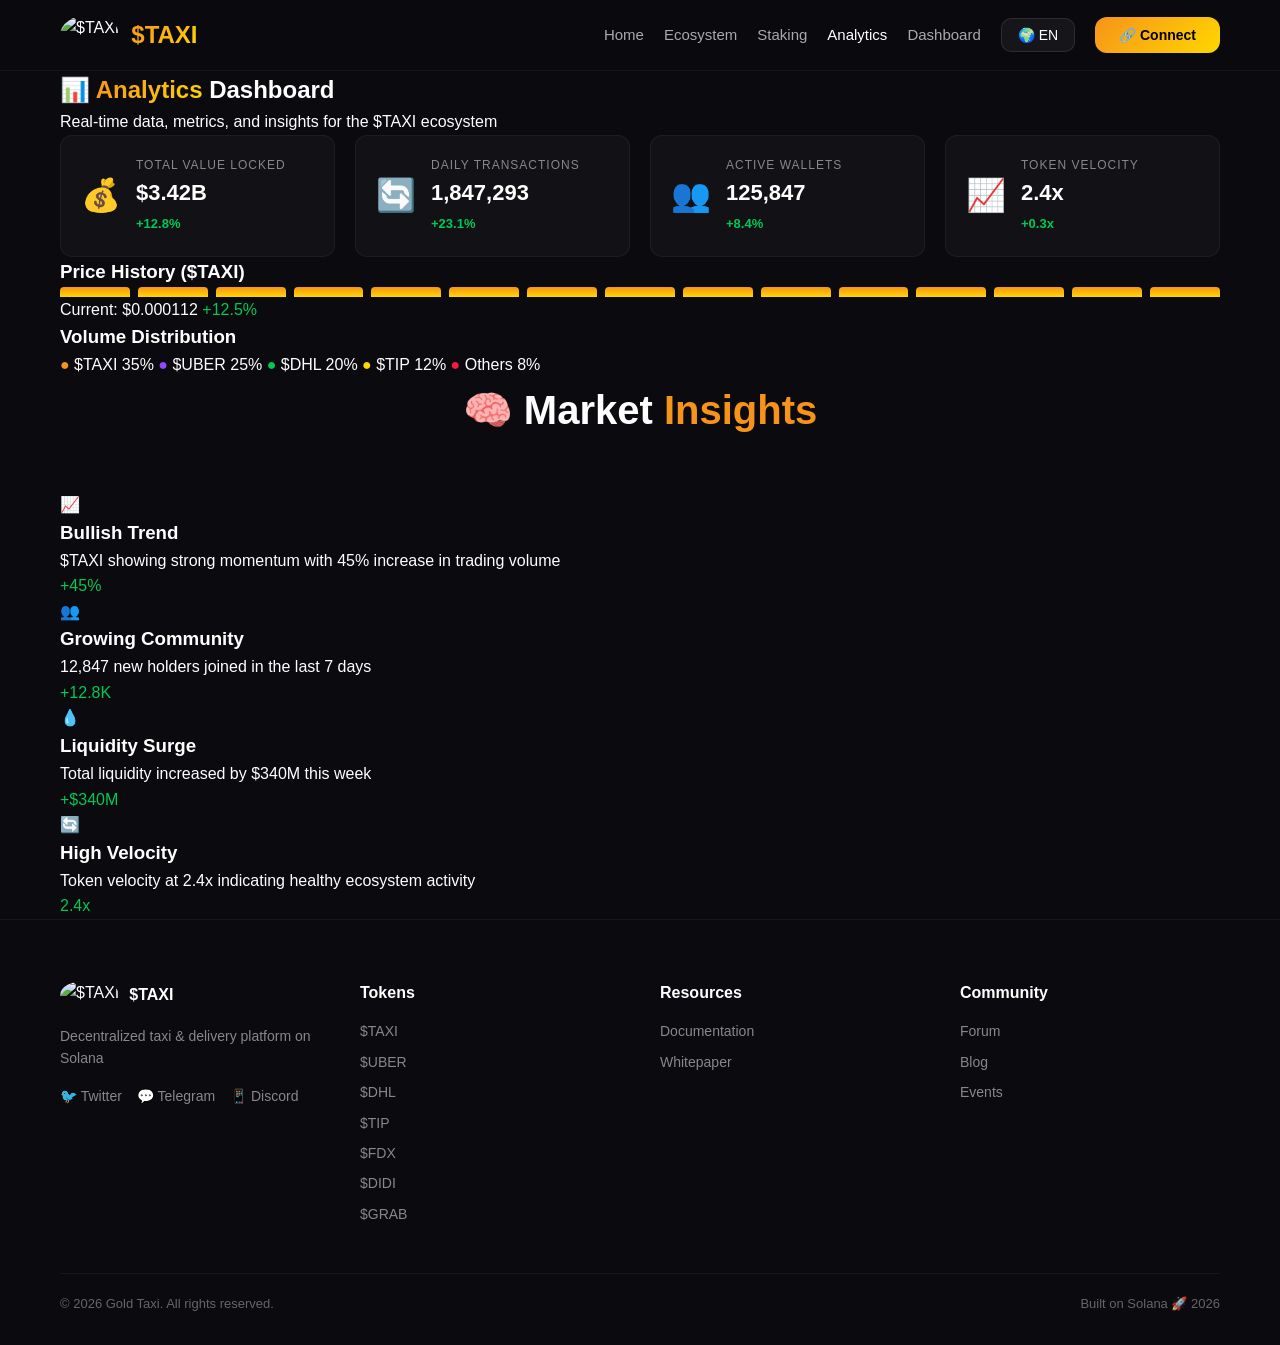
==== commit 59bd79a7: "Update analytics.html" ====
--- a/analytics.html
+++ b/analytics.html
@@ -15,11 +15,11 @@
                 <span class="logo-text">$TAXI</span>
             </div>
             <div class="nav-links">
-                <a href="index.html" data-i18n="nav_home">Home</a>
-                <a href="ecosystem.html" data-i18n="nav_ecosystem">Ecosystem</a>
+                <a href="index.html">Home</a>
+                <a href="ecosystem.html">Ecosystem</a>
                 <a href="staking.html">Staking</a>
                 <a href="analytics.html" class="active">Analytics</a>
-                <a href="dashboard.html" data-i18n="nav_dashboard">Dashboard</a>
+                <a href="dashboard.html">Dashboard</a>
                 <div class="language-selector">
                     <button class="lang-btn" onclick="toggleLanguages()">
                         🌍 <span id="currentLangLabel">EN</span>
@@ -84,22 +84,6 @@
                         <span class="stat-label">Token Velocity</span>
                         <span class="stat-number">2.4x</span>
                         <span class="stat-change positive">+0.3x</span>
-                    </div>
-                </div>
-                <div class="stat-card">
-                    <div class="stat-card-icon">🏦</div>
-                    <div class="stat-card-content">
-                        <span class="stat-label">Liquidity Pools</span>
-                        <span class="stat-number">14</span>
-                        <span class="stat-change positive">+2</span>
-                    </div>
-                </div>
-                <div class="stat-card">
-                    <div class="stat-card-icon">💧</div>
-                    <div class="stat-card-content">
-                        <span class="stat-label">Pool Volume 24h</span>
-                        <span class="stat-number">$892M</span>
-                        <span class="stat-change positive">+18.2%</span>
                     </div>
                 </div>
             </div>
@@ -159,86 +143,6 @@
         </div>
     </section>
 
-    <section class="analytics-table">
-        <div class="container">
-            <h2 class="section-title">📋 Token <span class="highlight">Metrics</span></h2>
-            <div class="metrics-table">
-                <div class="table-header">
-                    <span>Token</span>
-                    <span>Price</span>
-                    <span>24h Change</span>
-                    <span>Market Cap</span>
-                    <span>Volume</span>
-                    <span>Holders</span>
-                    <span>Liquidity</span>
-                </div>
-                <div class="table-row">
-                    <span class="token-name">🚖 $TAXI</span>
-                    <span>$0.000112</span>
-                    <span class="positive">+12.5%</span>
-                    <span>$500B</span>
-                    <span>$892M</span>
-                    <span>125,847</span>
-                    <span>$1.2B</span>
-                </div>
-                <div class="table-row">
-                    <span class="token-name">🚘 $UBER</span>
-                    <span>$0.000056</span>
-                    <span class="positive">+8.7%</span>
-                    <span>$500B</span>
-                    <span>$234M</span>
-                    <span>45,231</span>
-                    <span>$450M</span>
-                </div>
-                <div class="table-row">
-                    <span class="token-name">📦 $DHL</span>
-                    <span>$0.000052</span>
-                    <span class="positive">+5.2%</span>
-                    <span>$500B</span>
-                    <span>$189M</span>
-                    <span>32,847</span>
-                    <span>$380M</span>
-                </div>
-                <div class="table-row">
-                    <span class="token-name">💵 $TIP</span>
-                    <span>$0.000011</span>
-                    <span class="positive">+15.3%</span>
-                    <span>$500B</span>
-                    <span>$456M</span>
-                    <span>67,892</span>
-                    <span>$890M</span>
-                </div>
-                <div class="table-row">
-                    <span class="token-name">⛽ $FDX</span>
-                    <span>$0.000050</span>
-                    <span class="neutral">0.0%</span>
-                    <span>$500B</span>
-                    <span>$0</span>
-                    <span>12,345</span>
-                    <span>$0</span>
-                </div>
-                <div class="table-row">
-                    <span class="token-name">🇨🇳 $DIDI</span>
-                    <span>$0.000053</span>
-                    <span class="positive">+6.8%</span>
-                    <span>$500B</span>
-                    <span>$78M</span>
-                    <span>23,456</span>
-                    <span>$156M</span>
-                </div>
-                <div class="table-row">
-                    <span class="token-name">🇸🇬 $GRAB</span>
-                    <span>$0.000051</span>
-                    <span class="positive">+4.9%</span>
-                    <span>$500B</span>
-                    <span>$67M</span>
-                    <span>18,765</span>
-                    <span>$134M</span>
-                </div>
-            </div>
-        </div>
-    </section>
-
     <section class="analytics-insights">
         <div class="container">
             <h2 class="section-title">🧠 Market <span class="highlight">Insights</span></h2>
@@ -267,78 +171,6 @@
                     <p>Token velocity at 2.4x indicating healthy ecosystem activity</p>
                     <span class="insight-tag positive">2.4x</span>
                 </div>
-                <div class="insight-card">
-                    <div class="insight-icon">🏆</div>
-                    <h3>Top Performer</h3>
-                    <p>$TIP showing 15.3% gain in 24h, leading the ecosystem</p>
-                    <span class="insight-tag positive">+15.3%</span>
-                </div>
-                <div class="insight-card">
-                    <div class="insight-icon">🌍</div>
-                    <h3>Global Expansion</h3>
-                    <p>$DIDI and $GRAB gaining traction in Asian markets</p>
-                    <span class="insight-tag positive">+6.8%</span>
-                </div>
-            </div>
-        </div>
-    </section>
-
-    <section class="analytics-news">
-        <div class="container">
-            <h2 class="section-title">📰 Ecosystem <span class="highlight">Updates</span></h2>
-            <div class="news-grid">
-                <div class="news-card">
-                    <span class="news-date">Dec 15, 2026</span>
-                    <h3>$TAXI Staking Pool Reaches 1.2B</h3>
-                    <p>Total staked $TAXI surpasses 1.2 billion tokens, marking a new milestone for the ecosystem</p>
-                </div>
-                <div class="news-card">
-                    <span class="news-date">Dec 14, 2026</span>
-                    <h3>New $UBER Integration</h3>
-                    <p>Business class feature now integrated with $UBER staking benefits</p>
-                </div>
-                <div class="news-card">
-                    <span class="news-date">Dec 13, 2026</span>
-                    <h3>$DIDI Regional Launch</h3>
-                    <p>$DIDI officially launched in China, Japan, and South Korea markets</p>
-                </div>
-                <div class="news-card">
-                    <span class="news-date">Dec 12, 2026</span>
-                    <h3>DAO Proposal #42 Passed</h3>
-                    <p>Community voted to expand to 12 new cities with 78% approval</p>
-                </div>
-            </div>
-        </div>
-    </section>
-
-    <section class="analytics-prediction">
-        <div class="container">
-            <h2 class="section-title">🔮 Price <span class="highlight">Prediction</span></h2>
-            <div class="prediction-container">
-                <div class="prediction-card">
-                    <span class="prediction-period">Next 24h</span>
-                    <span class="prediction-price">$0.000120</span>
-                    <span class="prediction-change positive">+7.1%</span>
-                    <p>Bullish momentum expected to continue</p>
-                </div>
-                <div class="prediction-card">
-                    <span class="prediction-period">Next 7 Days</span>
-                    <span class="prediction-price">$0.000135</span>
-                    <span class="prediction-change positive">+20.5%</span>
-                    <p>Strong fundamentals driving growth</p>
-                </div>
-                <div class="prediction-card">
-                    <span class="prediction-period">Next 30 Days</span>
-                    <span class="prediction-price">$0.000160</span>
-                    <span class="prediction-change positive">+42.9%</span>
-                    <p>Ecosystem expansion fueling demand</p>
-                </div>
-                <div class="prediction-card">
-                    <span class="prediction-period">Next 90 Days</span>
-                    <span class="prediction-price">$0.000220</span>
-                    <span class="prediction-change positive">+96.4%</span>
-                    <p>Full ecosystem integration expected</p>
-                </div>
             </div>
         </div>
     </section>
@@ -351,7 +183,7 @@
                         <img src="https://raw.githubusercontent.com/goldtaxi/taxi/refs/heads/main/taxi_logo.png" alt="$TAXI" height="30" style="border-radius:50%;">
                         <h4 style="margin:0;">$TAXI</h4>
                     </div>
-                    <p data-i18n="footer_desc">Decentralized taxi & delivery platform on Solana</p>
+                    <p>Decentralized taxi & delivery platform on Solana</p>
                     <div class="social-links">
                         <a href="#">🐦 Twitter</a>
                         <a href="#">💬 Telegram</a>
@@ -359,7 +191,7 @@
                     </div>
                 </div>
                 <div class="footer-col">
-                    <h4 data-i18n="footer_tokens">Tokens</h4>
+                    <h4>Tokens</h4>
                     <a href="#">$TAXI</a>
                     <a href="#">$UBER</a>
                     <a href="#">$DHL</a>
@@ -369,9 +201,9 @@
                     <a href="#">$GRAB</a>
                 </div>
                 <div class="footer-col">
-                    <h4 data-i18n="footer_resources">Resources</h4>
-                    <a href="#" data-i18n="footer_docs">Documentation</a>
-                    <a href="#" data-i18n="footer_whitepaper">Whitepaper</a>
+                    <h4>Resources</h4>
+                    <a href="#">Documentation</a>
+                    <a href="#">Whitepaper</a>
                 </div>
                 <div class="footer-col">
                     <h4>Community</h4>
@@ -381,7 +213,7 @@
                 </div>
             </div>
             <div class="footer-bottom">
-                <span>© 2026 Gold Taxi. <span data-i18n="footer_rights">All rights reserved.</span></span>
+                <span>© 2026 Gold Taxi. All rights reserved.</span>
                 <span>Built on Solana 🚀</span>
             </div>
         </div>
@@ -390,7 +222,6 @@
     <script src="script.js"></script>
     <script src="languages.js"></script>
     <script>
-        // Real-time data simulation
         function updateAnalytics() {
             const stats = document.querySelectorAll('.stat-number');
             stats.forEach(el => {
@@ -405,35 +236,7 @@
                 }
             });
         }
-
         setInterval(updateAnalytics, 3000);
-
-        // Price simulation
-        function updatePrice() {
-            const priceElement = document.querySelector('.chart-stats span:first-child');
-            if (priceElement) {
-                const current = parseFloat(priceElement.textContent.replace('Current: $', ''));
-                if (!isNaN(current)) {
-                    const change = (Math.random() - 0.45) * 0.003;
-                    const newPrice = current * (1 + change);
-                    priceElement.textContent = 'Current: $' + newPrice.toFixed(6);
-                    
-                    const changeElement = document.querySelector('.chart-stats span:last-child');
-                    if (changeElement) {
-                        const pct = ((newPrice - current) / current * 100);
-                        changeElement.textContent = (pct > 0 ? '+' : '') + pct.toFixed(1) + '%';
-                        changeElement.className = pct >= 0 ? 'positive' : 'negative';
-                    }
-                }
-            }
-        }
-
-        setInterval(updatePrice, 5000);
-
-        // Initial setup
-        document.addEventListener('DOMContentLoaded', function() {
-            updatePrice();
-        });
     </script>
 </body>
 </html>
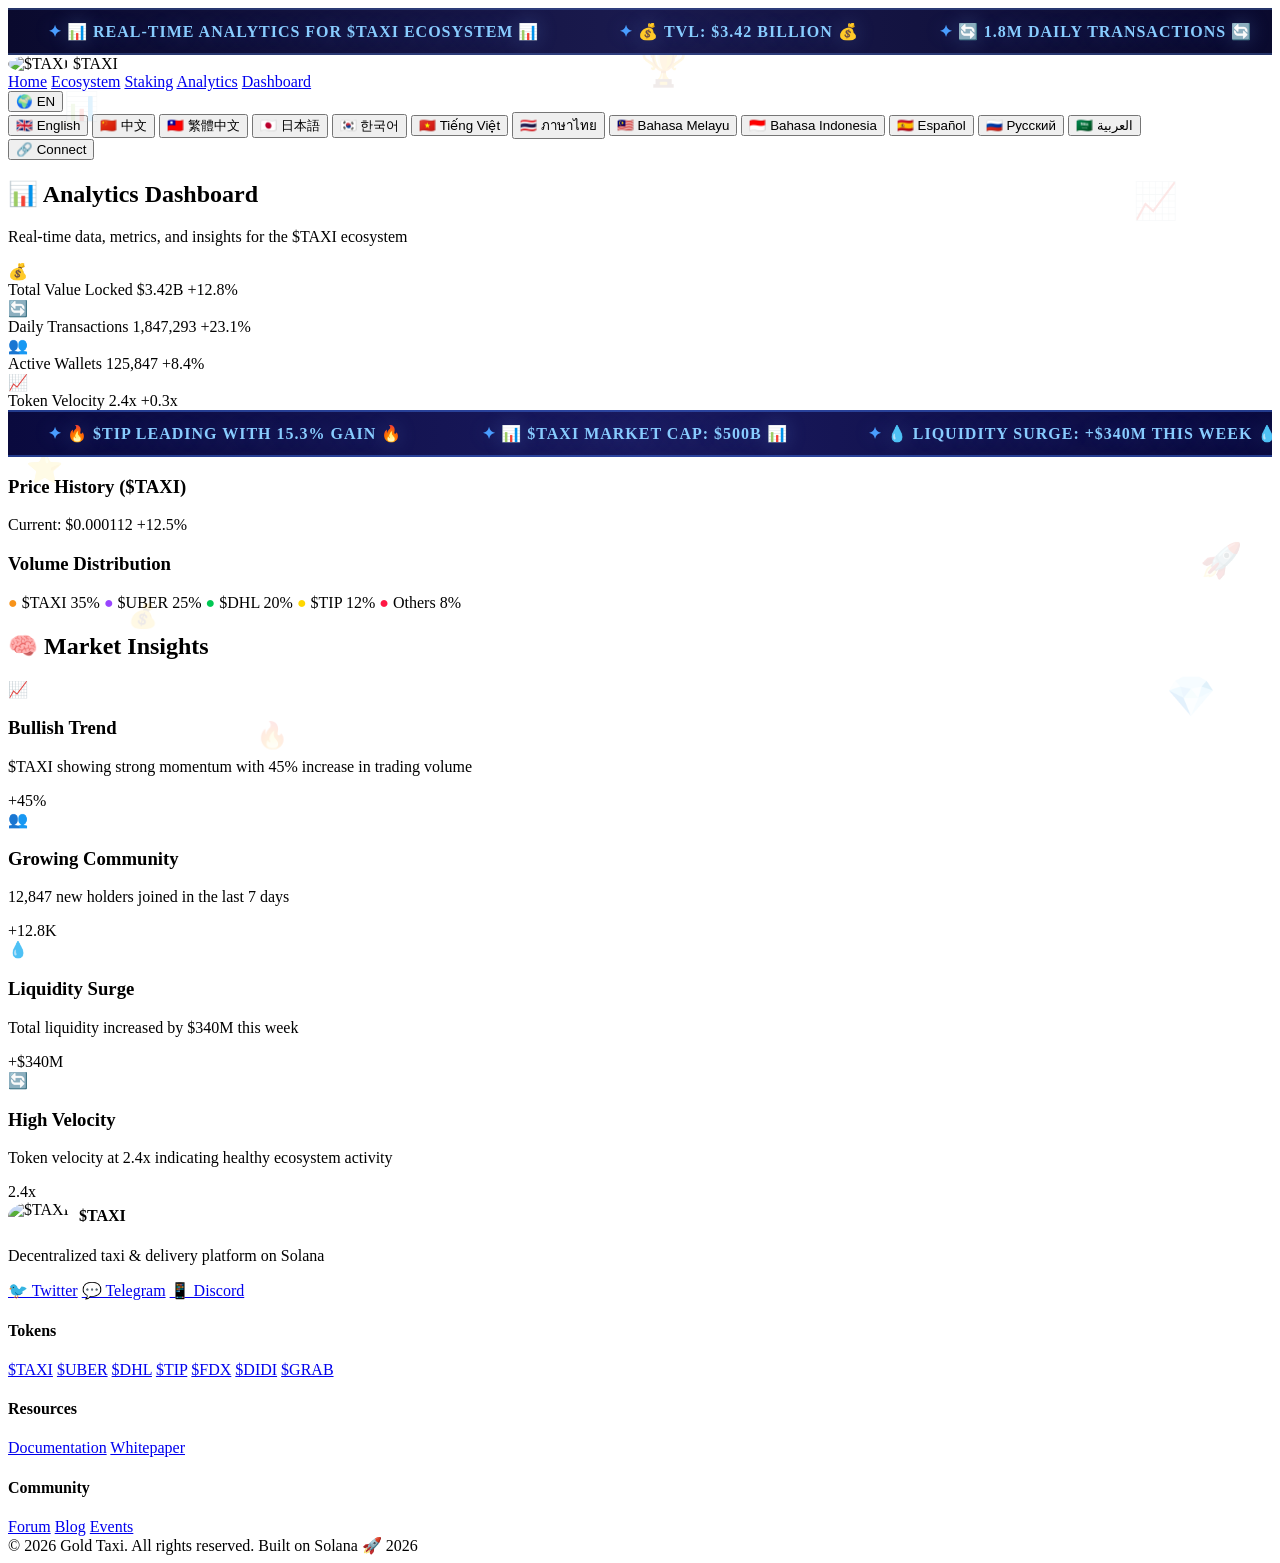
==== commit 19c8cad5: "Update analytics.html" ====
--- a/analytics.html
+++ b/analytics.html
@@ -5,13 +5,24 @@
     <meta name="viewport" content="width=device-width, initial-scale=1.0">
     <title>$TAXI Analytics - Live Data</title>
     <link rel="stylesheet" href="style.css">
-    <link rel="icon" href="data:image/svg+xml,<svg xmlns='http://www.w3.org/2000/svg' viewBox='0 0 100 100'><text y='.9em' font-size='90'>🚖</text></svg>">
+    <link rel="icon" href="https://raw.githubusercontent.com/goldtaxi/taxi/refs/heads/main/taxi_logo.png">
 </head>
 <body>
+    <!-- БЕГУЩАЯ СТРОКА #1 -->
+    <div class="ticker-wrap">
+        <div class="ticker">
+            <span>📊 REAL-TIME ANALYTICS FOR $TAXI ECOSYSTEM 📊</span>
+            <span>💰 TVL: $3.42 BILLION 💰</span>
+            <span>🔄 1.8M DAILY TRANSACTIONS 🔄</span>
+            <span>👥 125K+ ACTIVE WALLETS 👥</span>
+            <span>📈 TOKEN VELOCITY: 2.4x 📈</span>
+        </div>
+    </div>
+
     <nav class="navbar">
         <div class="nav-container">
             <div class="nav-logo">
-                <img src="https://raw.githubusercontent.com/goldtaxi/taxi/refs/heads/main/taxi_logo.png" alt="$TAXI" height="40" style="border-radius: 50%;">
+                <img src="https://raw.githubusercontent.com/goldtaxi/taxi/refs/heads/main/taxi_logo.png" alt="$TAXI" height="45" style="border-radius: 50%;">
                 <span class="logo-text">$TAXI</span>
             </div>
             <div class="nav-links">
@@ -44,6 +55,18 @@
         </div>
     </nav>
 
+    <!-- ЛЕТАЮЩИЕ ПРЕДМЕТЫ -->
+    <div class="floating-objects">
+        <div class="float-coin">📊</div>
+        <div class="float-coin">📈</div>
+        <div class="float-coin">💰</div>
+        <div class="float-coin">💎</div>
+        <div class="float-coin">⭐</div>
+        <div class="float-coin">🚀</div>
+        <div class="float-coin">🔥</div>
+        <div class="float-coin">🏆</div>
+    </div>
+
     <section class="analytics-hero">
         <div class="container">
             <h1>📊 <span class="gradient-text">Analytics</span> Dashboard</h1>
@@ -89,6 +112,17 @@
             </div>
         </div>
     </section>
+
+    <!-- БЕГУЩАЯ СТРОКА #2 -->
+    <div class="ticker-wrap ticker-secondary">
+        <div class="ticker">
+            <span>🔥 $TIP LEADING WITH 15.3% GAIN 🔥</span>
+            <span>📊 $TAXI MARKET CAP: $500B 📊</span>
+            <span>💧 LIQUIDITY SURGE: +$340M THIS WEEK 💧</span>
+            <span>🌍 $DIDI & $GRAB GAINING IN ASIA 🌍</span>
+            <span>📈 BULLISH TREND: +45% VOLUME 📈</span>
+        </div>
+    </div>
 
     <section class="analytics-charts">
         <div class="container">
@@ -192,18 +226,18 @@
                 </div>
                 <div class="footer-col">
                     <h4>Tokens</h4>
-                    <a href="#">$TAXI</a>
-                    <a href="#">$UBER</a>
-                    <a href="#">$DHL</a>
-                    <a href="#">$TIP</a>
-                    <a href="#">$FDX</a>
-                    <a href="#">$DIDI</a>
-                    <a href="#">$GRAB</a>
+                    <a href="#" onclick="window.open('https://solscan.io/token/3YBgdJkNi41H4AtqNtywFdTx11H5CmDvt8qB3QHxninS', '_blank')">$TAXI</a>
+                    <a href="#" onclick="window.open('https://goldtaxi.github.io/uber/', '_blank')">$UBER</a>
+                    <a href="#" onclick="window.open('#', '_blank')">$DHL</a>
+                    <a href="#" onclick="window.open('https://goldtaxi.github.io/tip/', '_blank')">$TIP</a>
+                    <a href="#" onclick="window.open('https://goldtaxi.github.io/fdx/', '_blank')">$FDX</a>
+                    <a href="#" onclick="window.open('https://goldtaxi.github.io/didi', '_blank')">$DIDI</a>
+                    <a href="#" onclick="window.open('https://goldtaxi.github.io/grab/', '_blank')">$GRAB</a>
                 </div>
                 <div class="footer-col">
                     <h4>Resources</h4>
-                    <a href="#">Documentation</a>
-                    <a href="#">Whitepaper</a>
+                    <a href="#" onclick="window.open('https://docs.goldtaxi.io', '_blank')">Documentation</a>
+                    <a href="#" onclick="window.open('https://goldtaxi.io/whitepaper', '_blank')">Whitepaper</a>
                 </div>
                 <div class="footer-col">
                     <h4>Community</h4>
--- a/style.css
+++ b/style.css
@@ -1,1204 +1,235 @@
-* {
-    margin: 0;
-    padding: 0;
-    box-sizing: border-box;
-}
-
-body {
-    font-family: -apple-system, BlinkMacSystemFont, 'Segoe UI', Roboto, Oxygen, Ubuntu, sans-serif;
-    background: #0a0a0f;
-    color: #fff;
-    line-height: 1.6;
-}
-
-.container {
-    max-width: 1200px;
-    margin: 0 auto;
-    padding: 0 20px;
-}
-
-/* NAVBAR */
-.navbar {
-    background: rgba(10, 10, 15, 0.95);
-    backdrop-filter: blur(10px);
-    border-bottom: 1px solid rgba(255, 255, 255, 0.05);
-    padding: 15px 0;
-    position: sticky;
+/* ===== БЕГУЩИЕ СТРОКИ ===== */
+.ticker-wrap {
+    background: linear-gradient(90deg, #0a0a2e, #1a1a4e, #0a0a2e);
+    padding: 12px 0;
+    border-bottom: 2px solid rgba(100, 149, 237, 0.3);
+    border-top: 2px solid rgba(100, 149, 237, 0.3);
+    overflow: hidden;
+    position: relative;
+    z-index: 999;
+}
+
+.ticker-wrap.ticker-secondary {
+    background: linear-gradient(90deg, #0a0a3e, #1a1a5e, #0a0a3e);
+    border-bottom: 2px solid rgba(70, 130, 255, 0.4);
+    border-top: 2px solid rgba(70, 130, 255, 0.4);
+}
+
+.ticker {
+    display: flex;
+    animation: ticker-scroll 25s linear infinite;
+    white-space: nowrap;
+}
+
+.ticker span {
+    color: #88ccff;
+    font-weight: 700;
+    font-size: 16px;
+    padding: 0 40px;
+    text-shadow: 0 0 20px rgba(100, 149, 237, 0.3);
+    letter-spacing: 1px;
+}
+
+.ticker span::before {
+    content: "✦ ";
+    color: #4a9eff;
+}
+
+@keyframes ticker-scroll {
+    0% { transform: translateX(0); }
+    100% { transform: translateX(-50%); }
+}
+
+.ticker-wrap:hover .ticker {
+    animation-duration: 15s;
+}
+
+/* ===== ЛЕТАЮЩИЕ ПРЕДМЕТЫ ===== */
+.floating-objects {
+    position: fixed;
     top: 0;
-    z-index: 1000;
-}
-
-.nav-container {
-    max-width: 1200px;
-    margin: 0 auto;
-    padding: 0 20px;
+    left: 0;
+    width: 100%;
+    height: 100%;
+    pointer-events: none;
+    z-index: 0;
+    overflow: hidden;
+}
+
+.float-coin {
+    position: absolute;
+    font-size: 32px;
+    opacity: 0.12;
+    animation: float-object 20s linear infinite;
+}
+
+.float-coin:nth-child(1) { top: 10%; left: 5%; animation-delay: 0s; font-size: 28px; }
+.float-coin:nth-child(2) { top: 20%; right: 8%; animation-delay: 3s; font-size: 36px; }
+.float-coin:nth-child(3) { bottom: 30%; left: 10%; animation-delay: 6s; font-size: 24px; }
+.float-coin:nth-child(4) { bottom: 20%; right: 5%; animation-delay: 9s; font-size: 40px; }
+.float-coin:nth-child(5) { top: 50%; left: 2%; animation-delay: 12s; font-size: 30px; }
+.float-coin:nth-child(6) { top: 60%; right: 3%; animation-delay: 15s; font-size: 34px; }
+.float-coin:nth-child(7) { top: 80%; left: 20%; animation-delay: 18s; font-size: 26px; }
+.float-coin:nth-child(8) { top: 5%; left: 50%; animation-delay: 2s; font-size: 38px; }
+
+@keyframes float-object {
+    0% { transform: translate(0, 0) rotate(0deg) scale(1); opacity: 0.08; }
+    25% { transform: translate(50px, -80px) rotate(90deg) scale(1.2); opacity: 0.15; }
+    50% { transform: translate(-30px, -150px) rotate(180deg) scale(1); opacity: 0.12; }
+    75% { transform: translate(60px, -100px) rotate(270deg) scale(1.1); opacity: 0.15; }
+    100% { transform: translate(0, 0) rotate(360deg) scale(1); opacity: 0.08; }
+}
+
+/* ===== ВЗРОСЛАЯ ЛОГИКА ПОКУПКИ ===== */
+.buy-reasons {
+    margin-top: 35px;
+    padding: 25px;
+    background: rgba(255, 255, 255, 0.03);
+    border-radius: 16px;
+    border: 1px solid rgba(255, 215, 0, 0.1);
+}
+
+.buy-reasons h3 {
+    font-size: 20px;
+    margin-bottom: 15px;
+    color: #ffd700;
+}
+
+.reasons-grid {
+    display: grid;
+    grid-template-columns: 1fr 1fr;
+    gap: 12px;
+    margin-bottom: 15px;
+}
+
+.reason-item {
     display: flex;
-    justify-content: space-between;
-    align-items: center;
-    flex-wrap: wrap;
-    gap: 10px;
-}
-
-.nav-logo {
-    display: flex;
-    align-items: center;
     gap: 12px;
-}
-
-.logo-icon {
-    font-size: 28px;
-}
-
-.logo-text {
+    align-items: flex-start;
+    padding: 10px;
+    background: rgba(255, 255, 255, 0.03);
+    border-radius: 10px;
+    transition: all 0.3s;
+}
+
+.reason-item:hover {
+    background: rgba(255, 215, 0, 0.05);
+    transform: translateX(4px);
+}
+
+.reason-icon {
     font-size: 24px;
-    font-weight: 700;
-    background: linear-gradient(135deg, #f7931a, #ffd700);
-    -webkit-background-clip: text;
-    -webkit-text-fill-color: transparent;
-}
-
-.nav-links {
-    display: flex;
-    align-items: center;
-    gap: 20px;
-    flex-wrap: wrap;
-}
-
-.nav-links a {
-    color: #aaa;
-    text-decoration: none;
-    font-size: 15px;
-    transition: color 0.3s;
-}
-
-.nav-links a:hover,
-.nav-links a.active {
-    color: #fff;
-}
-
-.wallet-btn {
-    background: linear-gradient(135deg, #f7931a, #ffd700);
-    border: none;
-    color: #000;
-    padding: 10px 24px;
-    border-radius: 12px;
-    font-weight: 600;
-    cursor: pointer;
-    transition: transform 0.2s;
-    font-size: 14px;
-}
-
-.wallet-btn:hover {
-    transform: scale(1.05);
-}
-
-/* LANGUAGE SELECTOR */
-.language-selector {
-    position: relative;
-    display: inline-block;
-}
-
-.lang-btn {
-    background: rgba(255, 255, 255, 0.05);
-    border: 1px solid rgba(255, 255, 255, 0.1);
-    color: #fff;
-    padding: 8px 16px;
-    border-radius: 10px;
-    cursor: pointer;
-    font-size: 14px;
-    transition: all 0.3s;
-}
-
-.lang-btn:hover {
-    background: rgba(255, 255, 255, 0.1);
-}
-
-.lang-dropdown {
-    display: none;
-    position: absolute;
-    top: 45px;
-    right: 0;
-    background: #1a1a24;
-    border: 1px solid rgba(255, 255, 255, 0.1);
-    border-radius: 12px;
-    padding: 8px;
-    min-width: 200px;
-    max-height: 400px;
-    overflow-y: auto;
-    box-shadow: 0 20px 60px rgba(0,0,0,0.5);
-    z-index: 1000;
-}
-
-.lang-dropdown.show {
-    display: block;
-}
-
-.lang-dropdown button {
-    display: block;
-    width: 100%;
-    padding: 10px 16px;
-    background: transparent;
-    border: none;
+    flex-shrink: 0;
+}
+
+.reason-item strong {
     color: #fff;
     font-size: 14px;
-    text-align: left;
-    cursor: pointer;
-    border-radius: 8px;
-    transition: background 0.3s;
-}
-
-.lang-dropdown button:hover {
-    background: rgba(255, 255, 255, 0.05);
-}
-
-.lang-dropdown::-webkit-scrollbar {
-    width: 4px;
-}
-.lang-dropdown::-webkit-scrollbar-thumb {
-    background: rgba(255, 255, 255, 0.2);
-    border-radius: 4px;
-}
-
-/* RTL */
-[dir="rtl"] .nav-links {
-    flex-direction: row-reverse;
-}
-[dir="rtl"] .hero-actions {
-    flex-direction: row-reverse;
-}
-
-/* HERO */
-.hero {
-    padding: 80px 0 60px;
-    min-height: 80vh;
-    display: flex;
-    align-items: center;
-    background: radial-gradient(ellipse at 50% 0%, rgba(247, 147, 26, 0.08), transparent 70%);
-}
-
-.hero-container {
-    max-width: 1200px;
-    margin: 0 auto;
-    padding: 0 20px;
-    display: grid;
-    grid-template-columns: 1fr 1fr;
-    gap: 60px;
-    align-items: center;
-}
-
-.hero-badge {
-    display: inline-block;
-    background: rgba(247, 147, 26, 0.15);
-    color: #f7931a;
-    padding: 6px 16px;
-    border-radius: 20px;
-    font-size: 14px;
-    font-weight: 600;
-    margin-bottom: 20px;
-}
-
-.hero-title {
-    font-size: 56px;
-    font-weight: 800;
-    line-height: 1.1;
-    margin-bottom: 20px;
-}
-
-.gradient-text {
-    background: linear-gradient(135deg, #f7931a, #ffd700);
-    -webkit-background-clip: text;
-    -webkit-text-fill-color: transparent;
-}
-
-.hero-description {
-    font-size: 18px;
+    display: block;
+}
+
+.reason-item p {
     color: #aaa;
-    margin-bottom: 30px;
-    max-width: 500px;
-}
-
-.hero-stats {
-    display: flex;
-    gap: 30px;
-    margin-bottom: 35px;
-}
-
-.stat-item {
-    display: flex;
-    flex-direction: column;
-}
-
-.stat-value {
-    font-size: 28px;
-    font-weight: 700;
-    color: #fff;
-}
-
-.stat-label {
-    font-size: 13px;
-    color: #888;
-    text-transform: uppercase;
-    letter-spacing: 1px;
-}
-
-.stat-divider {
-    width: 1px;
-    background: rgba(255, 255, 255, 0.1);
-}
-
-.hero-actions {
-    display: flex;
-    gap: 15px;
-}
-
-.btn-primary {
-    background: linear-gradient(135deg, #f7931a, #ffd700);
-    color: #000;
-    border: none;
-    padding: 14px 32px;
-    border-radius: 12px;
-    font-weight: 700;
-    font-size: 16px;
-    cursor: pointer;
-    transition: transform 0.2s;
-    display: flex;
-    align-items: center;
-    gap: 8px;
-}
-
-.btn-primary:hover {
-    transform: translateY(-2px);
-}
-
-.btn-secondary {
-    background: rgba(255, 255, 255, 0.05);
-    color: #fff;
-    border: 1px solid rgba(255, 255, 255, 0.1);
-    padding: 14px 32px;
-    border-radius: 12px;
-    font-weight: 600;
-    font-size: 16px;
-    cursor: pointer;
-    transition: all 0.3s;
-}
-
-.btn-secondary:hover {
-    background: rgba(255, 255, 255, 0.1);
-}
-
-/* TAXI CAR */
-.hero-visual {
-    position: relative;
-    display: flex;
-    justify-content: center;
-    align-items: center;
-}
-
-.taxi-car {
-    width: 300px;
-    height: 120px;
-    position: relative;
-    animation: drive 3s ease-in-out infinite;
-}
-
-.car-body {
-    width: 100%;
-    height: 60px;
-    background: linear-gradient(135deg, #f7931a, #ffd700);
-    border-radius: 20px 20px 0 0;
-    position: relative;
-    margin-top: 30px;
-}
-
-.car-body::before {
-    content: 'TAXI';
-    position: absolute;
-    top: 50%;
-    left: 50%;
-    transform: translate(-50%, -50%);
-    color: #000;
-    font-weight: 900;
-    font-size: 20px;
-    letter-spacing: 4px;
-}
-
-.car-wheel {
-    width: 40px;
-    height: 40px;
-    background: #1a1a1a;
-    border-radius: 50%;
-    border: 4px solid #333;
-    position: absolute;
-    bottom: -20px;
-}
-
-.car-wheel.front { right: 30px; }
-.car-wheel.back { left: 30px; }
-
-@keyframes drive {
-    0%, 100% { transform: translateX(0); }
-    50% { transform: translateX(20px); }
-}
-
-.floating-tokens {
-    position: absolute;
-    top: -80px;
-    right: -40px;
-    display: flex;
-    flex-wrap: wrap;
-    gap: 10px;
-    animation: float 6s ease-in-out infinite;
-}
-
-.token-bubble {
-    background: rgba(255, 255, 255, 0.05);
-    border: 1px solid rgba(255, 255, 255, 0.1);
-    padding: 6px 14px;
-    border-radius: 20px;
     font-size: 12px;
-    font-weight: 600;
-    color: #ffd700;
-    backdrop-filter: blur(5px);
-}
-
-@keyframes float {
-    0%, 100% { transform: translateY(0); }
-    50% { transform: translateY(-15px); }
-}
-
-/* FEATURES */
-.features {
-    padding: 80px 0;
-    border-top: 1px solid rgba(255, 255, 255, 0.05);
-}
-
-.section-title {
-    font-size: 40px;
-    font-weight: 700;
-    text-align: center;
-    margin-bottom: 50px;
-}
-
-.highlight {
-    color: #f7931a;
-}
-
-.features-grid {
-    display: grid;
-    grid-template-columns: repeat(auto-fit, minmax(250px, 1fr));
-    gap: 30px;
-}
-
-.feature-card {
-    background: rgba(255, 255, 255, 0.03);
-    border: 1px solid rgba(255, 255, 255, 0.05);
-    padding: 30px;
-    border-radius: 16px;
-    text-align: center;
-    transition: all 0.3s;
-}
-
-.feature-card:hover {
-    background: rgba(255, 255, 255, 0.06);
-    transform: translateY(-5px);
-}
-
-.feature-icon {
-    font-size: 40px;
-    margin-bottom: 15px;
-}
-
-.feature-card h3 {
-    font-size: 20px;
-    margin-bottom: 10px;
-}
-
-.feature-card p {
-    color: #aaa;
-    font-size: 14px;
-}
-
-/* EXCHANGE */
-.exchange {
-    padding: 80px 0;
-    background: rgba(255, 255, 255, 0.02);
-}
-
-.exchange-grid {
-    display: grid;
-    grid-template-columns: repeat(auto-fit, minmax(200px, 1fr));
-    gap: 20px;
-}
-
-.exchange-card {
-    background: rgba(255, 255, 255, 0.03);
-    border: 1px solid rgba(255, 255, 255, 0.05);
-    padding: 25px;
-    border-radius: 12px;
-    text-align: center;
-}
-
-.exchange-pair {
-    color: #aaa;
-    font-size: 14px;
-    margin-bottom: 8px;
-}
-
-.exchange-rate {
-    font-size: 28px;
-    font-weight: 700;
-    color: #ffd700;
-    margin-bottom: 5px;
-}
-
-.exchange-desc {
-    color: #888;
-    font-size: 13px;
-}
-
-/* SOLANA BADGE */
-.solana-badge {
-    padding: 40px 0;
-    border-top: 1px solid rgba(255, 255, 255, 0.05);
-}
-
-.badge-content {
-    display: flex;
-    align-items: center;
-    justify-content: center;
-    gap: 15px;
-    font-size: 18px;
-}
-
-.solana-icon {
-    font-size: 32px;
-    color: #9945FF;
-}
-
-.solana-text {
-    font-weight: 700;
-    color: #9945FF;
-}
-
-.badge-version {
-    background: rgba(153, 69, 255, 0.15);
-    color: #9945FF;
-    padding: 4px 12px;
-    border-radius: 12px;
-    font-size: 12px;
-    font-weight: 600;
-}
-
-/* FOOTER */
-.footer {
-    padding: 60px 0 30px;
-    border-top: 1px solid rgba(255, 255, 255, 0.05);
-}
-
-.footer-grid {
-    display: grid;
-    grid-template-columns: repeat(auto-fit, minmax(200px, 1fr));
-    gap: 40px;
-    margin-bottom: 40px;
-}
-
-.footer-col h4 {
-    font-size: 16px;
-    margin-bottom: 15px;
-    color: #fff;
-}
-
-.footer-col p,
-.footer-col a {
-    color: #888;
-    font-size: 14px;
-    text-decoration: none;
-    display: block;
-    margin-bottom: 8px;
-    transition: color 0.3s;
-}
-
-.footer-col a:hover {
-    color: #fff;
-}
-
-.social-links {
-    display: flex;
-    gap: 15px;
-    margin-top: 15px;
-}
-
-.footer-bottom {
-    border-top: 1px solid rgba(255, 255, 255, 0.05);
-    padding-top: 20px;
-    display: flex;
-    justify-content: space-between;
-    color: #666;
-    font-size: 13px;
-}
-
-/* ECOSYSTEM PAGE */
-.ecosystem-hero {
-    padding: 60px 0 40px;
-    text-align: center;
-}
-
-.ecosystem-hero h1 {
-    font-size: 48px;
-    margin-bottom: 15px;
-}
-
-.ecosystem-hero p {
-    color: #aaa;
-    font-size: 18px;
-}
-
-.main-token {
-    padding: 40px 0;
-}
-
-.main-token-card {
-    background: rgba(255, 255, 255, 0.03);
-    border: 1px solid rgba(255, 255, 255, 0.08);
-    border-radius: 20px;
-    padding: 40px;
-    max-width: 800px;
-    margin: 0 auto;
-}
-
-.token-header {
-    display: flex;
-    align-items: center;
-    gap: 20px;
-    margin-bottom: 25px;
-}
-
-.main-token-icon {
-    font-size: 60px;
-}
-
-.token-header h2 {
-    font-size: 32px;
-}
-
-.token-role {
-    color: #f7931a;
-    font-size: 14px;
-    font-weight: 600;
-}
-
-.token-details {
-    display: grid;
-    grid-template-columns: repeat(auto-fit, minmax(150px, 1fr));
-    gap: 15px;
-    margin-bottom: 25px;
-}
-
-.detail-item {
-    background: rgba(255, 255, 255, 0.03);
-    padding: 12px 16px;
-    border-radius: 10px;
-}
-
-.detail-item .label {
-    color: #888;
-    font-size: 12px;
-    text-transform: uppercase;
-    letter-spacing: 1px;
-    display: block;
-}
-
-.detail-item .value {
-    font-weight: 600;
-    font-size: 14px;
-    word-break: break-all;
-}
-
-.value.address {
-    font-size: 12px;
-    cursor: pointer;
-    color: #ffd700;
-}
-
-.token-actions {
+    margin: 0;
+    line-height: 1.4;
+}
+
+.buy-actions {
     display: flex;
     gap: 10px;
     flex-wrap: wrap;
-}
-
-.btn-primary-small,
-.btn-secondary-small {
+    margin-top: 10px;
+}
+
+.buy-actions .btn-primary,
+.buy-actions .btn-secondary {
     padding: 10px 20px;
+    font-size: 13px;
+}
+
+/* ===== ТОКЕН АДРЕСА ===== */
+.token-address {
+    margin: 10px 0;
+    padding: 8px 12px;
+    background: rgba(255, 255, 255, 0.03);
+    border-radius: 8px;
+    font-size: 12px;
+    word-break: break-all;
+}
+
+.token-address .label {
+    color: #888;
+    font-weight: 600;
+}
+
+.token-address .address {
+    color: #4a9eff;
+    cursor: pointer;
+    transition: color 0.3s;
+}
+
+.token-address .address:hover {
+    color: #ffd700;
+    text-decoration: underline;
+}
+
+/* ===== КНОПКИ СТЕЙКИНГА ===== */
+.btn-stake {
+    width: 100%;
+    margin-top: 15px;
+    padding: 12px;
+    background: linear-gradient(135deg, #ffd700, #f7931a);
+    color: #000;
+    border: none;
     border-radius: 10px;
-    font-weight: 600;
-    font-size: 14px;
+    font-weight: 700;
+    font-size: 15px;
     cursor: pointer;
     transition: all 0.3s;
-    border: none;
-}
-
-.btn-primary-small {
-    background: linear-gradient(135deg, #f7931a, #ffd700);
-    color: #000;
-}
-
-.btn-secondary-small {
-    background: rgba(255, 255, 255, 0.05);
-    color: #fff;
-    border: 1px solid rgba(255, 255, 255, 0.1);
-}
-
-.btn-primary-small:hover,
-.btn-secondary-small:hover {
-    transform: scale(1.05);
-}
-
-/* SATELLITE TOKENS */
-.satellite-tokens {
-    padding: 60px 0;
-}
-
-.tokens-grid {
-    display: grid;
-    grid-template-columns: repeat(auto-fit, minmax(300px, 1fr));
-    gap: 25px;
-}
-
-.token-card {
-    background: rgba(255, 255, 255, 0.03);
-    border: 1px solid rgba(255, 255, 255, 0.06);
-    border-radius: 16px;
-    padding: 25px;
-    transition: all 0.3s;
-}
-
-.token-card:hover {
-    transform: translateY(-5px);
-    border-color: rgba(247, 147, 26, 0.3);
-}
-
-.token-card-header {
-    display: flex;
-    align-items: center;
-    gap: 12px;
-    margin-bottom: 12px;
-}
-
-.token-icon {
-    font-size: 32px;
-}
-
-.token-card-header h3 {
-    font-size: 20px;
-}
-
-.token-tag {
-    font-size: 11px;
-    background: rgba(247, 147, 26, 0.15);
-    color: #f7931a;
-    padding: 2px 10px;
-    border-radius: 10px;
-    font-weight: 600;
-}
-
-.token-desc {
-    color: #aaa;
-    font-size: 14px;
-    margin-bottom: 15px;
-    line-height: 1.5;
-}
-
-.token-stats {
-    display: flex;
-    gap: 15px;
-    font-size: 13px;
-    color: #888;
-    margin-bottom: 12px;
-}
-
-.token-features {
-    display: flex;
-    gap: 8px;
-    flex-wrap: wrap;
-}
-
-.feature-badge {
-    font-size: 11px;
-    background: rgba(255, 255, 255, 0.05);
-    padding: 4px 12px;
-    border-radius: 10px;
-    color: #aaa;
-}
-
-/* ECOSYSTEM MAP */
-.ecosystem-map {
-    padding: 60px 0;
-}
-
-.map-container {
-    display: flex;
-    flex-direction: column;
-    align-items: center;
-    gap: 30px;
-}
-
-.map-node {
-    padding: 15px 40px;
-    border-radius: 16px;
-    font-size: 20px;
-    font-weight: 700;
-    text-align: center;
-}
-
-.map-node.main {
-    background: linear-gradient(135deg, #f7931a, #ffd700);
-    color: #000;
-    font-size: 28px;
-    padding: 20px 50px;
-}
-
-.map-nodes {
-    display: flex;
-    flex-wrap: wrap;
-    justify-content: center;
-    gap: 15px;
-}
-
-.map-node.sub {
-    background: rgba(255, 255, 255, 0.05);
-    border: 1px solid rgba(255, 255, 255, 0.1);
-    color: #fff;
-    font-size: 16px;
-    padding: 12px 25px;
-}
-
-.conn-arrow {
-    font-size: 30px;
-    color: #f7931a;
-}
-
-.map-rates {
-    display: flex;
-    flex-wrap: wrap;
-    justify-content: center;
-    gap: 15px;
-    margin-top: 20px;
-}
-
-.rate-item {
-    background: rgba(255, 255, 255, 0.05);
-    border: 1px solid rgba(255, 255, 255, 0.08);
-    padding: 8px 18px;
-    border-radius: 20px;
-    font-size: 13px;
-    color: #ffd700;
-}
-
-/* REGIONAL FEATURES */
-.regional-features {
-    padding: 60px 0;
-    background: rgba(255, 255, 255, 0.02);
-}
-
-.regional-grid {
-    display: grid;
-    grid-template-columns: repeat(auto-fit, minmax(300px, 1fr));
-    gap: 30px;
-}
-
-.regional-card {
-    background: rgba(255, 255, 255, 0.03);
-    border: 1px solid rgba(255, 255, 255, 0.06);
-    border-radius: 16px;
-    padding: 30px;
-    text-align: center;
-    transition: all 0.3s;
-}
-
-.regional-card:hover {
-    transform: translateY(-5px);
-    border-color: rgba(247, 147, 26, 0.3);
-}
-
-.regional-icon {
-    font-size: 48px;
-    margin-bottom: 15px;
-}
-
-.regional-card h3 {
-    font-size: 22px;
-    margin-bottom: 10px;
-}
-
-.regional-card p {
-    color: #aaa;
-    font-size: 14px;
-    margin-bottom: 15px;
-}
-
-.regional-details {
-    display: flex;
-    flex-direction: column;
-    gap: 8px;
-}
-
-.regional-details span {
-    font-size: 13px;
-    color: #888;
-    padding: 6px 12px;
-    background: rgba(255, 255, 255, 0.03);
-    border-radius: 8px;
-}
-
-/* DASHBOARD */
-.dashboard-hero {
-    padding: 60px 0 40px;
-    text-align: center;
-}
-
-.dashboard-hero h1 {
-    font-size: 48px;
-    margin-bottom: 15px;
-}
-
-.dashboard-hero p {
-    color: #aaa;
-    font-size: 18px;
-}
-
-.dashboard-stats {
-    padding: 20px 0 40px;
-}
-
-.stats-grid {
-    display: grid;
-    grid-template-columns: repeat(auto-fit, minmax(200px, 1fr));
-    gap: 20px;
-}
-
-.stat-card {
-    background: rgba(255, 255, 255, 0.03);
-    border: 1px solid rgba(255, 255, 255, 0.05);
-    padding: 20px;
-    border-radius: 12px;
-    display: flex;
-    align-items: center;
-    gap: 15px;
-}
-
-.stat-card-icon {
-    font-size: 32px;
-}
-
-.stat-card-content {
-    flex: 1;
-}
-
-.stat-label {
-    color: #888;
-    font-size: 12px;
-    text-transform: uppercase;
-    letter-spacing: 1px;
-    display: block;
-}
-
-.stat-number {
-    font-size: 22px;
-    font-weight: 700;
-    display: block;
-}
-
-.stat-change {
-    font-size: 13px;
-    font-weight: 600;
-}
-
-.stat-change.positive { color: #00c853; }
-.stat-change.negative { color: #ff1744; }
-.positive { color: #00c853; }
-.neutral { color: #888; }
-
-/* CHART */
-.price-chart {
-    padding: 40px 0;
-}
-
-.chart-container {
-    background: rgba(255, 255, 255, 0.03);
-    border: 1px solid rgba(255, 255, 255, 0.05);
-    border-radius: 16px;
-    padding: 30px;
-}
-
-.chart-container h3 {
-    margin-bottom: 20px;
-    font-size: 18px;
-}
-
-.chart-placeholder {
-    height: 200px;
-    display: flex;
-    align-items: flex-end;
-    padding: 20px 0;
-}
-
-.chart-bars {
-    display: flex;
-    align-items: flex-end;
-    gap: 8px;
-    width: 100%;
-    height: 100%;
-}
-
-.chart-bar {
-    flex: 1;
-    background: linear-gradient(180deg, #f7931a, #ffd700);
-    border-radius: 4px 4px 0 0;
-    min-height: 10px;
-    transition: height 0.3s;
-}
-
-.chart-price {
-    display: flex;
-    justify-content: space-between;
-    align-items: center;
-    padding-top: 20px;
-    border-top: 1px solid rgba(255, 255, 255, 0.05);
-}
-
-.current-price {
-    font-size: 24px;
-    font-weight: 700;
-}
-
-/* TOKENS TABLE */
-.all-tokens {
-    padding: 60px 0;
-}
-
-.tokens-table {
-    background: rgba(255, 255, 255, 0.03);
-    border: 1px solid rgba(255, 255, 255, 0.05);
-    border-radius: 16px;
-    overflow: hidden;
-}
-
-.table-header,
-.table-row {
-    display: grid;
-    grid-template-columns: 2fr 1fr 1fr 1fr 1fr;
-    padding: 15px 20px;
-    gap: 10px;
-    align-items: center;
-}
-
-.table-header {
-    background: rgba(255, 255, 255, 0.03);
-    color: #888;
-    font-size: 13px;
-    font-weight: 600;
-    text-transform: uppercase;
-    letter-spacing: 1px;
-}
-
-.table-row {
-    border-top: 1px solid rgba(255, 255, 255, 0.03);
-    transition: background 0.3s;
-}
-
-.table-row:hover {
-    background: rgba(255, 255, 255, 0.03);
-}
-
-.token-name {
-    font-weight: 600;
-}
-
-.btn-table {
-    background: rgba(247, 147, 26, 0.15);
-    color: #f7931a;
-    border: none;
-    padding: 6px 16px;
-    border-radius: 8px;
-    font-weight: 600;
-    font-size: 13px;
-    cursor: pointer;
-    transition: all 0.3s;
-    width: fit-content;
-}
-
-.btn-table:hover {
-    background: rgba(247, 147, 26, 0.25);
-}
-
-.btn-table.disabled {
-    opacity: 0.3;
-    cursor: not-allowed;
-}
-
-/* WALLET CARD */
-.wallet-info {
-    padding: 40px 0 60px;
-}
-
-.wallet-card {
-    background: rgba(255, 255, 255, 0.03);
-    border: 1px solid rgba(255, 255, 255, 0.05);
-    border-radius: 16px;
-    padding: 30px;
-    max-width: 500px;
-    margin: 0 auto;
-    text-align: center;
-}
-
-.wallet-card h3 {
-    margin-bottom: 20px;
-}
-
-.wallet-balance {
-    display: grid;
-    grid-template-columns: 1fr 1fr;
-    gap: 10px;
-    margin-bottom: 20px;
-}
-
-.balance-item {
-    background: rgba(255, 255, 255, 0.03);
-    padding: 12px;
-    border-radius: 10px;
-}
-
-.balance-label {
-    color: #888;
-    font-size: 12px;
-    display: block;
-}
-
-.balance-amount {
-    font-size: 18px;
-    font-weight: 700;
-}
-
-/* RESPONSIVE */
+}
+
+.btn-stake:hover {
+    transform: scale(1.02);
+    box-shadow: 0 5px 30px rgba(255, 215, 0, 0.3);
+}
+
+/* ===== АДАПТИВ ===== */
 @media (max-width: 768px) {
-    .hero-container {
+    .ticker span {
+        font-size: 13px;
+        padding: 0 20px;
+    }
+    
+    .reasons-grid {
         grid-template-columns: 1fr;
-        text-align: center;
-    }
-    .hero-title {
-        font-size: 36px;
-    }
-    .hero-stats {
-        justify-content: center;
-    }
-    .hero-actions {
-        justify-content: center;
-        flex-wrap: wrap;
-    }
-    .floating-tokens {
-        display: none;
-    }
-    .taxi-car {
-        width: 200px;
-        height: 80px;
-    }
-    .car-body {
-        height: 40px;
-        margin-top: 20px;
-    }
-    .car-body::before {
-        font-size: 14px;
-    }
-    .car-wheel {
-        width: 28px;
-        height: 28px;
-        bottom: -14px;
-    }
-    .car-wheel.front { right: 20px; }
-    .car-wheel.back { left: 20px; }
-    .section-title {
-        font-size: 28px;
-    }
-    .nav-links {
-        gap: 10px;
-    }
-    .nav-links a {
-        font-size: 13px;
-    }
-    .wallet-btn {
-        padding: 8px 16px;
-        font-size: 12px;
-    }
-    .table-header,
-    .table-row {
-        grid-template-columns: 1fr 1fr 1fr;
-        font-size: 12px;
-        padding: 10px 15px;
-    }
-    .table-header span:last-child,
-    .table-row span:last-child {
-        display: none;
-    }
-    .token-details {
-        grid-template-columns: 1fr 1fr;
-    }
-    .tokens-grid {
-        grid-template-columns: 1fr;
-    }
-    .stats-grid {
-        grid-template-columns: 1fr 1fr;
-    }
-    .footer-grid {
-        grid-template-columns: 1fr 1fr;
-    }
-    .lang-dropdown {
-        right: -80px;
-        min-width: 160px;
-    }
-    .ecosystem-hero h1 {
-        font-size: 32px;
-    }
-    .dashboard-hero h1 {
-        font-size: 32px;
-    }
-    .map-node.main {
-        font-size: 20px;
-        padding: 15px 30px;
-    }
-    .map-node.sub {
-        font-size: 14px;
-        padding: 10px 18px;
+    }
+    
+    .buy-actions {
+        flex-direction: column;
+    }
+    
+    .float-coin {
+        font-size: 20px !important;
+        opacity: 0.06;
+    }
+    
+    .token-address {
+        font-size: 10px;
     }
 }
 
 @media (max-width: 480px) {
-    .nav-links a:not(.active) {
-        display: none;
-    }
-    .hero-title {
-        font-size: 28px;
-    }
-    .stat-value {
-        font-size: 20px;
-    }
-    .wallet-balance {
-        grid-template-columns: 1fr;
-    }
-    .token-actions {
-        flex-wrap: wrap;
-        justify-content: center;
-    }
-    .stats-grid {
-        grid-template-columns: 1fr;
-    }
-    .footer-grid {
-        grid-template-columns: 1fr;
-    }
-    .regional-grid {
-        grid-template-columns: 1fr;
-    }
-    .map-rates {
-        flex-direction: column;
-        align-items: center;
-    }
-}
+    .ticker span {
+        font-size: 11px;
+        padding: 0 15px;
+    }
+    
+    .buy-reasons {
+        padding: 15px;
+    }
+    
+    .reason-item {
+        padding: 8px;
+    }
+}
